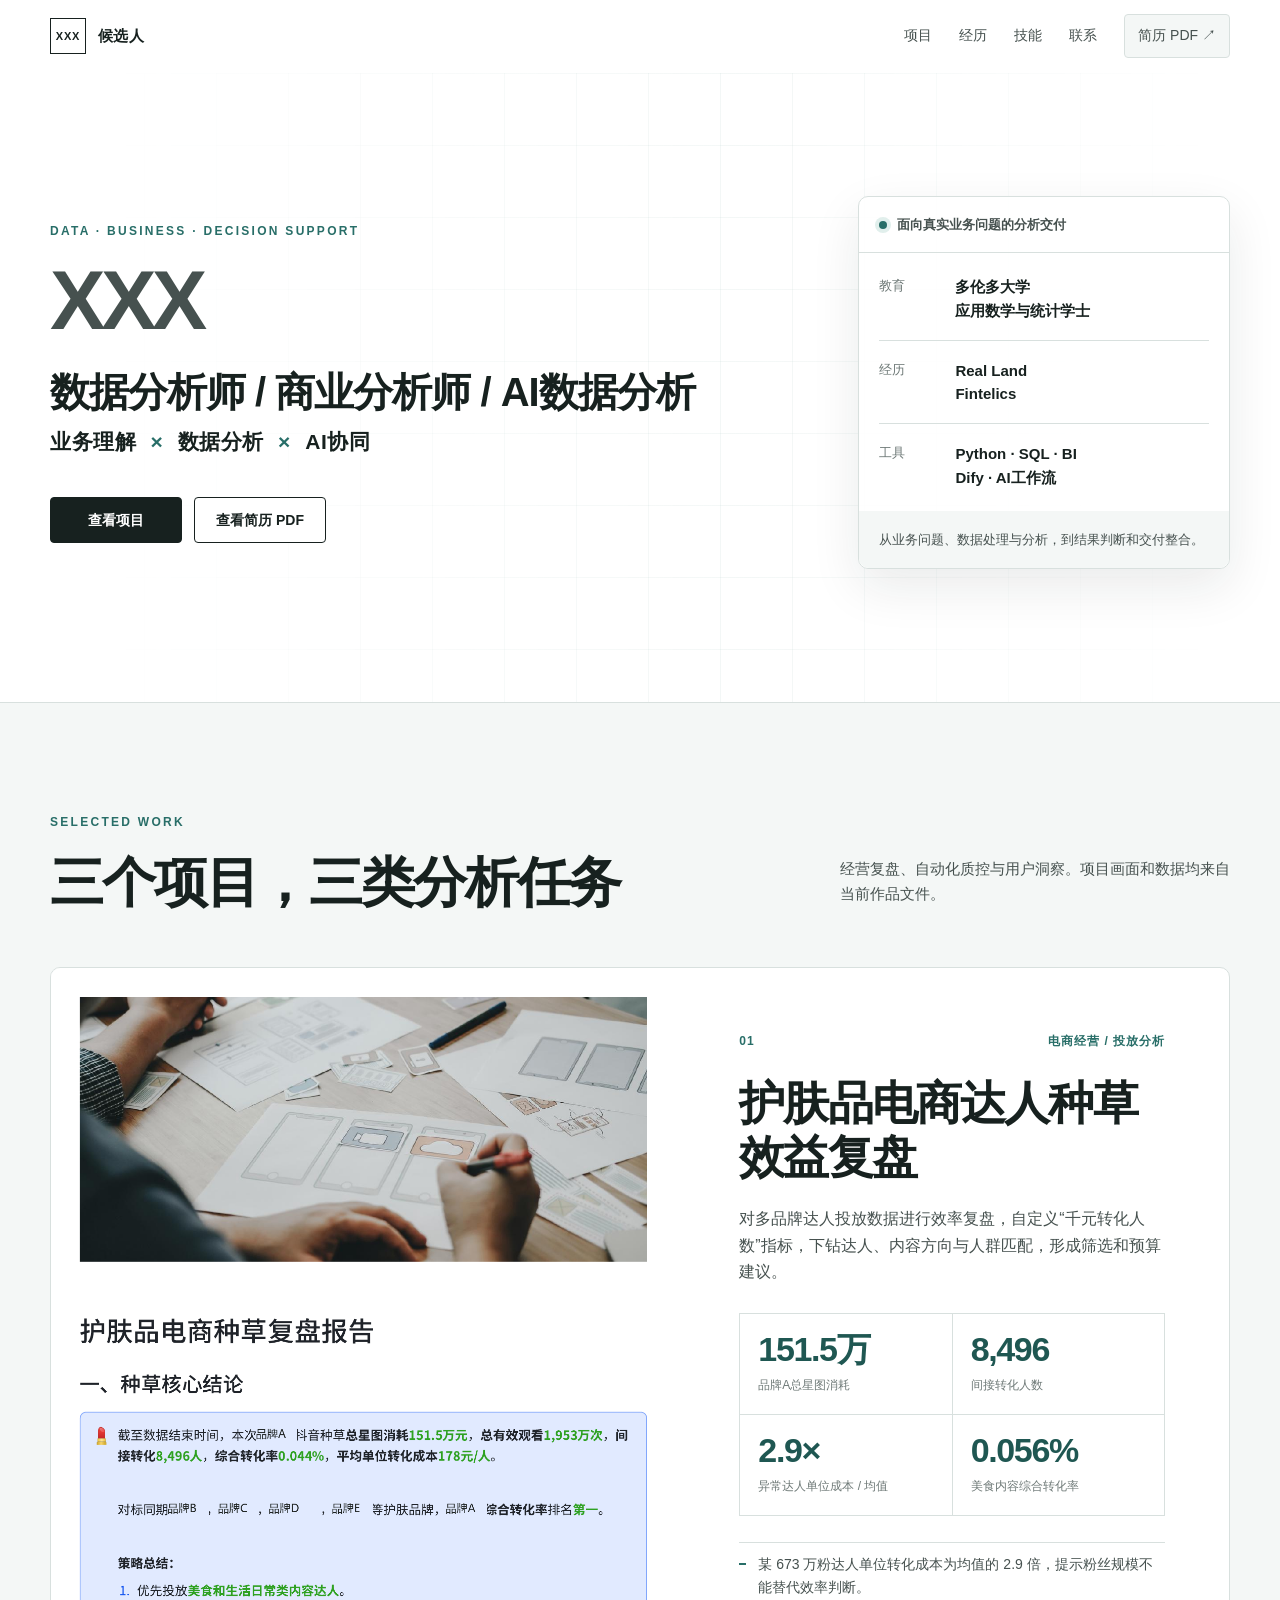
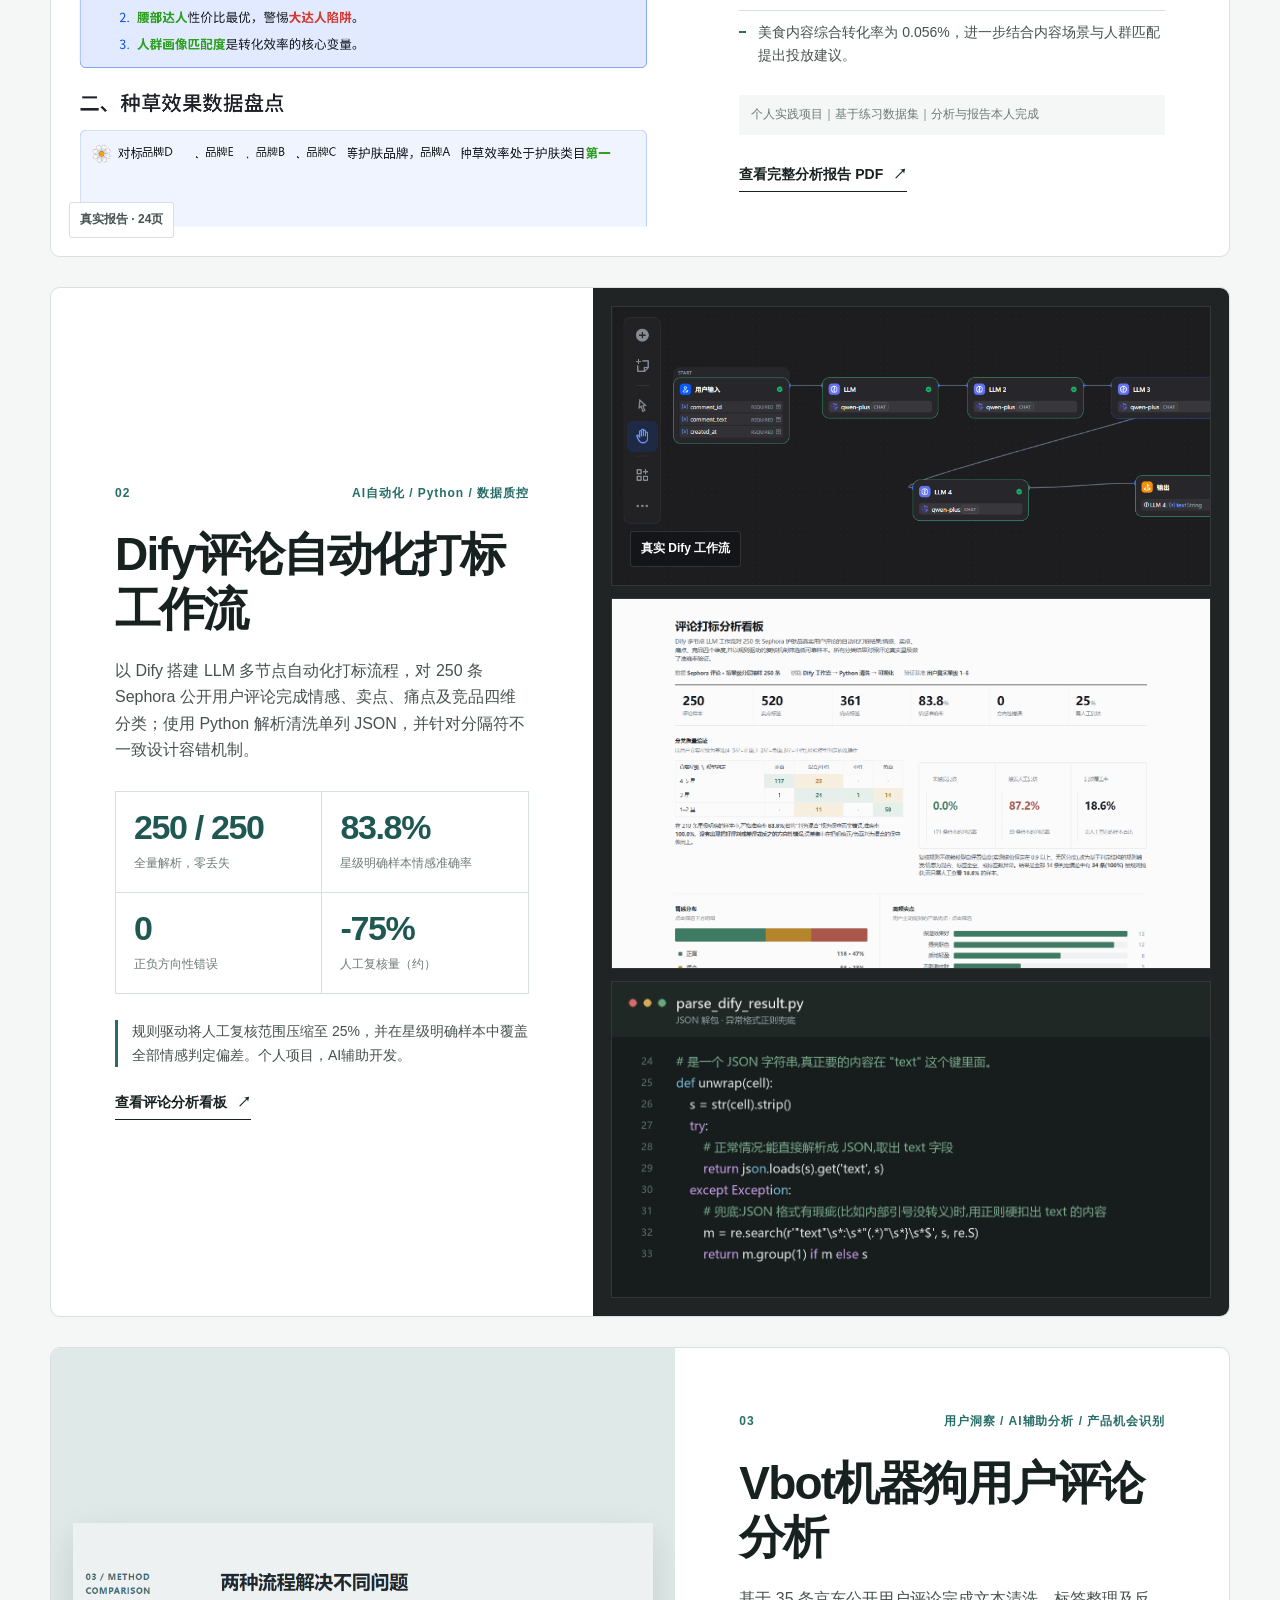
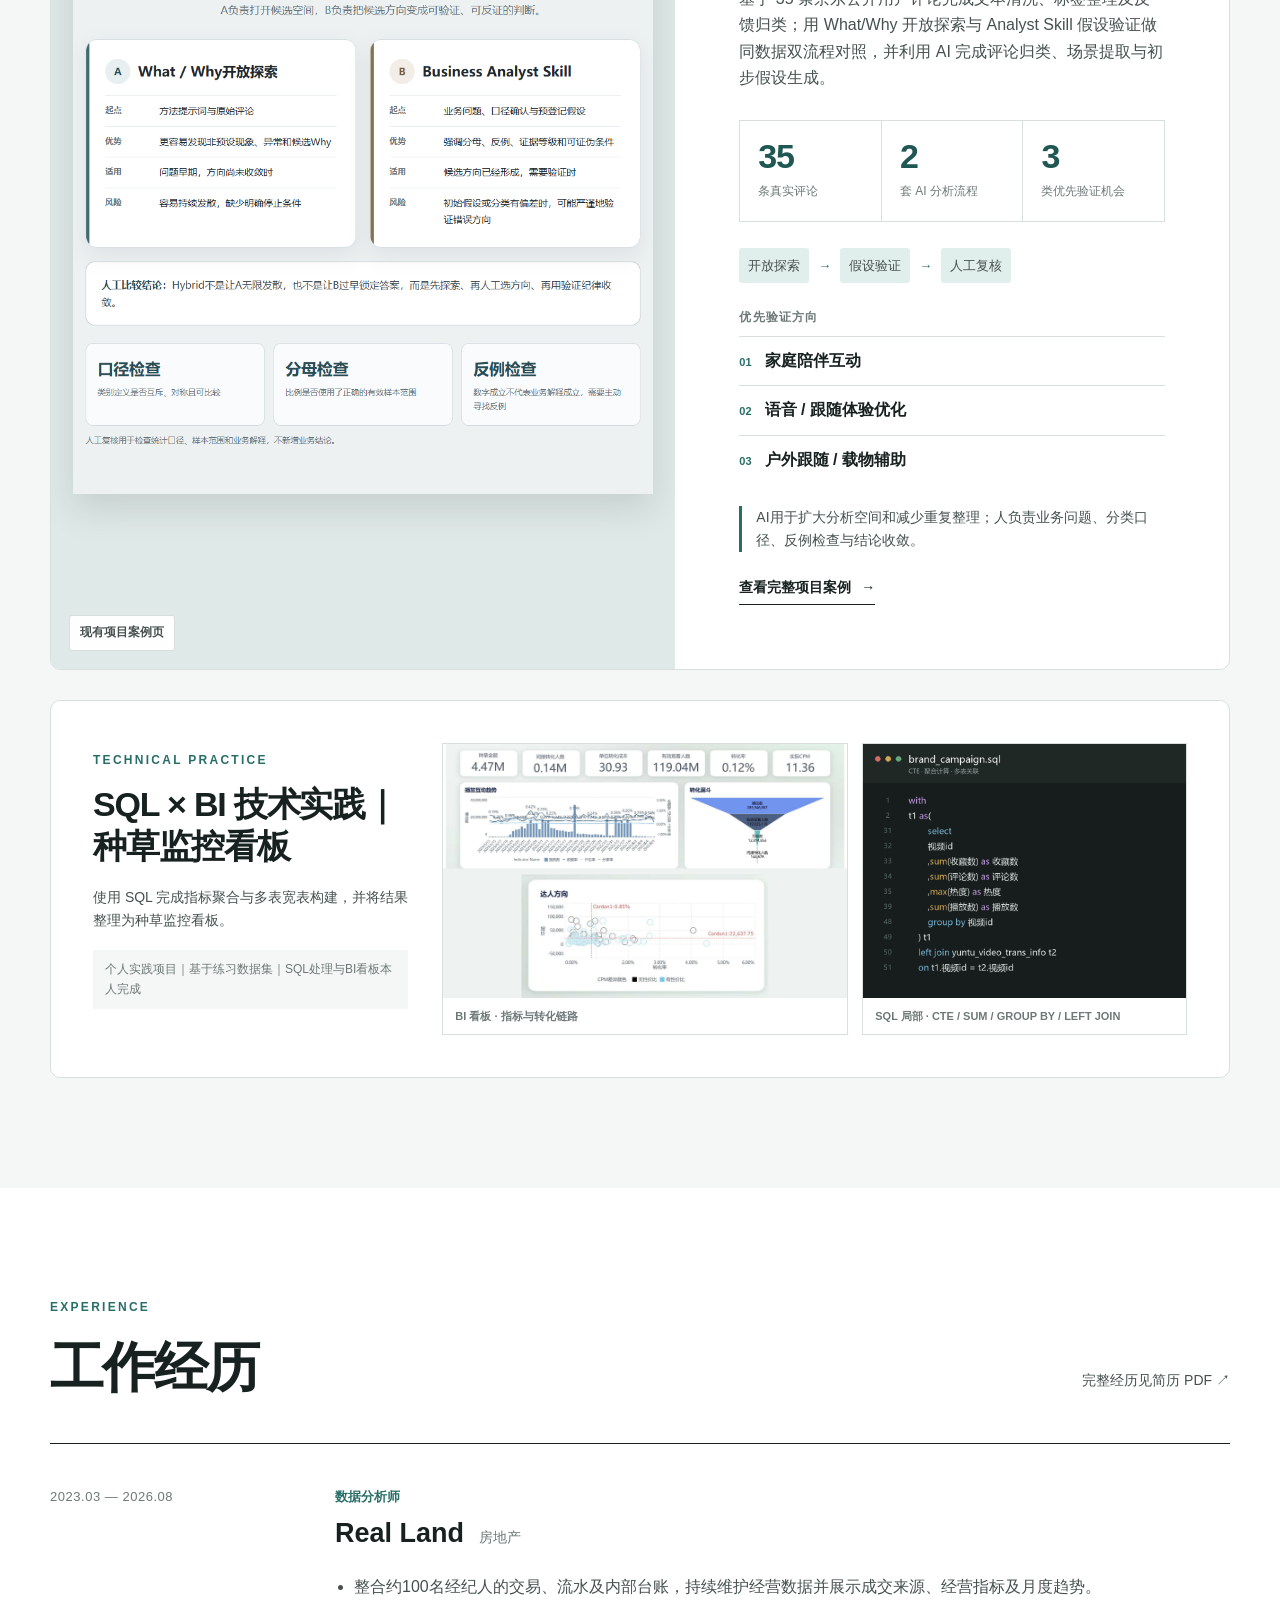
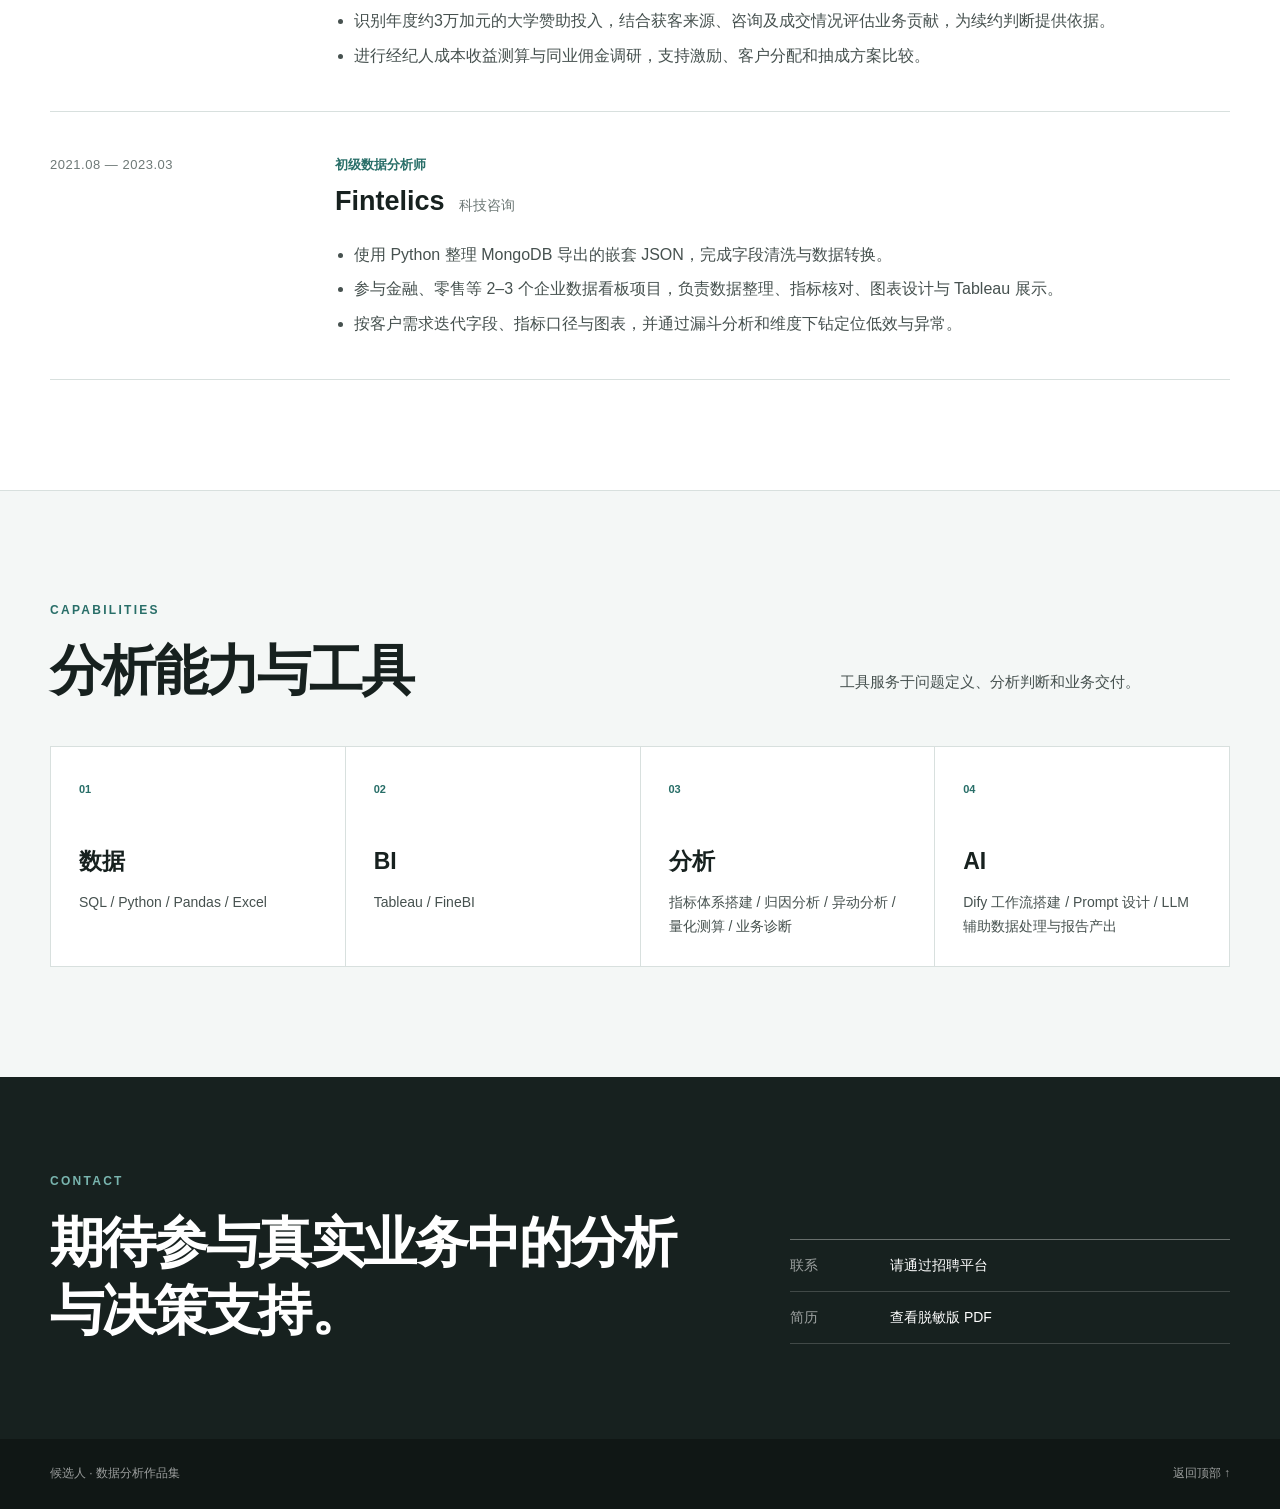
==== review/index.html @ 1a3199b9 "Add anonymized review portfolio" ====
<!doctype html>
<html lang="zh-CN">
<head>
  <meta charset="utf-8">
  <meta name="viewport" content="width=device-width, initial-scale=1">
  <meta name="description" content="候选人的数据分析师、商业分析师与AI数据分析作品集 Review 版本。">
  <title>候选人｜数据分析作品集 Review</title>
  <link rel="stylesheet" href="../style.css">
  <script src="../script.js" defer></script>
</head>
<body>
  <a class="skip-link" href="#main">跳到主要内容</a>

  <header class="site-header" data-header>
    <div class="shell header-inner">
      <a class="brand" href="#top" aria-label="返回首页">
        <span class="brand-mark">XXX</span>
        <span class="brand-text">候选人</span>
      </a>
      <button class="menu-toggle" type="button" aria-expanded="false" aria-controls="site-nav">菜单</button>
      <nav class="site-nav" id="site-nav" aria-label="主导航">
        <a href="#projects">项目</a>
        <a href="#experience">经历</a>
        <a href="#skills">技能</a>
        <a href="#contact">联系</a>
        <a class="nav-resume" href="resume_for_review_anonymized.pdf" target="_blank" rel="noopener">简历 PDF ↗</a>
      </nav>
    </div>
  </header>

  <main id="main">
    <section class="hero" id="top" aria-labelledby="hero-title">
      <div class="shell hero-grid">
        <div class="hero-copy">
          <p class="eyebrow">DATA · BUSINESS · DECISION SUPPORT</p>
          <h1 id="hero-title">XXX</h1>
          <p class="role">数据分析师 / 商业分析师 / AI数据分析</p>
          <p class="positioning">业务理解 <span>×</span> 数据分析 <span>×</span> AI协同</p>
          <div class="hero-actions">
            <a class="button button-primary" href="#projects">查看项目</a>
            <a class="button button-secondary" href="resume_for_review_anonymized.pdf" target="_blank" rel="noopener">查看简历 PDF</a>
          </div>
        </div>

        <aside class="profile-panel" aria-label="个人背景摘要">
          <div class="profile-head">
            <span class="status-dot" aria-hidden="true"></span>
            <span>面向真实业务问题的分析交付</span>
          </div>
          <dl class="profile-list">
            <div>
              <dt>教育</dt>
              <dd>多伦多大学<br>应用数学与统计学士</dd>
            </div>
            <div>
              <dt>经历</dt>
              <dd>Real Land<br>Fintelics</dd>
            </div>
            <div>
              <dt>工具</dt>
              <dd>Python · SQL · BI<br>Dify · AI工作流</dd>
            </div>
          </dl>
          <p class="profile-note">从业务问题、数据处理与分析，到结果判断和交付整合。</p>
        </aside>
      </div>
    </section>

    <section class="section projects" id="projects" aria-labelledby="projects-title">
      <div class="shell">
        <div class="section-heading">
          <div>
            <p class="section-kicker">SELECTED WORK</p>
            <h2 id="projects-title">三个项目，三类分析任务</h2>
          </div>
          <p>经营复盘、自动化质控与用户洞察。项目画面和数据均来自当前作品文件。</p>
        </div>

        <article class="project project-skincare">
          <div class="project-visual report-visual">
            <img src="../working/skincare_report_preview.png" alt="护肤品电商种草复盘报告首页，展示核心指标与策略总结" loading="lazy">
            <span class="visual-caption">真实报告 · 24页</span>
          </div>
          <div class="project-content">
            <div class="project-meta">
              <span>01</span>
              <span>电商经营 / 投放分析</span>
            </div>
            <h3>护肤品电商达人种草效益复盘</h3>
            <p class="project-summary">对多品牌达人投放数据进行效率复盘，自定义“千元转化人数”指标，下钻达人、内容方向与人群匹配，形成筛选和预算建议。</p>
            <div class="metric-grid metric-grid-four" aria-label="项目关键指标">
              <div><strong>151.5万</strong><span>品牌A总星图消耗</span></div>
              <div><strong>8,496</strong><span>间接转化人数</span></div>
              <div><strong>2.9×</strong><span>异常达人单位成本 / 均值</span></div>
              <div><strong>0.056%</strong><span>美食内容综合转化率</span></div>
            </div>
            <ul class="finding-list">
              <li>某 673 万粉达人单位转化成本为均值的 2.9 倍，提示粉丝规模不能替代效率判断。</li>
              <li>美食内容综合转化率为 0.056%，进一步结合内容场景与人群匹配提出投放建议。</li>
            </ul>
            <p class="project-disclaimer">个人实践项目｜基于练习数据集｜分析与报告本人完成</p>
            <a class="text-link" href="../assets/skincare/skincare_campaign_review_public.pdf" target="_blank" rel="noopener">查看完整分析报告 PDF <span>↗</span></a>
          </div>
        </article>

        <article class="project project-dify">
          <div class="project-content">
            <div class="project-meta">
              <span>02</span>
              <span>AI自动化 / Python / 数据质控</span>
            </div>
            <h3>Dify评论自动化打标工作流</h3>
            <p class="project-summary">以 Dify 搭建 LLM 多节点自动化打标流程，对 250 条 Sephora 公开用户评论完成情感、卖点、痛点及竞品四维分类；使用 Python 解析清洗单列 JSON，并针对分隔符不一致设计容错机制。</p>
            <div class="metric-grid">
              <div><strong>250 / 250</strong><span>全量解析，零丢失</span></div>
              <div><strong>83.8%</strong><span>星级明确样本情感准确率</span></div>
              <div><strong>0</strong><span>正负方向性错误</span></div>
              <div><strong>-75%</strong><span>人工复核量（约）</span></div>
            </div>
            <p class="method-note">规则驱动将人工复核范围压缩至 25%，并在星级明确样本中覆盖全部情感判定偏差。个人项目，AI辅助开发。</p>
            <a class="text-link" href="../assets/dify/评论打标分析看板_250.html" target="_blank" rel="noopener">查看评论分析看板 <span>↗</span></a>
          </div>
          <div class="project-visual dify-visual">
            <div class="workflow-shot">
              <img src="../assets/dify/dify_workflow.png" alt="Dify 评论自动化打标多节点工作流截图" loading="lazy">
              <span class="visual-caption visual-caption-dark">真实 Dify 工作流</span>
            </div>
            <div class="dashboard-frame">
              <img src="../working/dify_dashboard_preview.png" alt="评论打标分析看板核心区域，包含样本量、情感准确率、人工复核比例和情感卖点分析模块" loading="lazy">
            </div>
            <div class="code-frame">
              <img src="../assets/dify/dify_python_preview.png" alt="Dify 结果解析 Python 代码片段，展示 JSON 解包与异常格式正则兜底" loading="lazy">
            </div>
          </div>
        </article>

        <article class="project project-vbot">
          <div class="project-visual vbot-visual">
            <div class="vbot-preview">
              <img src="../working/vbot_case_preview.png?v=2" alt="Vbot 项目 What/Why 开放探索与 Business Analyst Skill 方法对比区域" loading="lazy">
            </div>
            <span class="visual-caption">现有项目案例页</span>
          </div>
          <div class="project-content">
            <div class="project-meta">
              <span>03</span>
              <span>用户洞察 / AI辅助分析 / 产品机会识别</span>
            </div>
            <h3>Vbot机器狗用户评论分析</h3>
            <p class="project-summary">基于 35 条京东公开用户评论完成文本清洗、标签整理及反馈归类；用 What/Why 开放探索与 Analyst Skill 假设验证做同数据双流程对照，并利用 AI 完成评论归类、场景提取与初步假设生成。</p>
            <div class="metric-grid metric-grid-three" aria-label="Vbot项目关键指标">
              <div><strong>35</strong><span>条真实评论</span></div>
              <div><strong>2</strong><span>套 AI 分析流程</span></div>
              <div><strong>3</strong><span>类优先验证机会</span></div>
            </div>
            <div class="process-line" aria-label="项目分析流程">
              <span>开放探索</span><i>→</i><span>假设验证</span><i>→</i><span>人工复核</span>
            </div>
            <div class="direction-list">
              <p>优先验证方向</p>
              <ol>
                <li><span>01</span>家庭陪伴互动</li>
                <li><span>02</span>语音 / 跟随体验优化</li>
                <li><span>03</span>户外跟随 / 载物辅助</li>
              </ol>
            </div>
            <p class="method-note">AI用于扩大分析空间和减少重复整理；人负责业务问题、分类口径、反例检查与结论收敛。</p>
            <a class="text-link" href="../assets/vbot/vbot_analysis_case.html">查看完整项目案例 <span>→</span></a>
          </div>
        </article>

        <article class="technical-practice" aria-labelledby="camel-title">
          <div class="technical-head">
            <p class="section-kicker">TECHNICAL PRACTICE</p>
            <h3 id="camel-title">SQL × BI 技术实践｜种草监控看板</h3>
            <p>使用 SQL 完成指标聚合与多表宽表构建，并将结果整理为种草监控看板。</p>
            <p class="project-disclaimer">个人实践项目｜基于练习数据集｜SQL处理与BI看板本人完成</p>
          </div>
          <div class="technical-gallery">
            <figure>
              <img src="../assets/camel/camel_dashboard_preview.png" alt="种草监控看板局部，展示核心指标、播放互动趋势与转化漏斗" loading="lazy">
              <figcaption>BI 看板 · 指标与转化链路</figcaption>
            </figure>
            <figure>
              <img src="../assets/camel/camel_sql_preview.png" alt="种草宽表 SQL 代码片段，展示 CTE、聚合计算、GROUP BY 与 LEFT JOIN" loading="lazy">
              <figcaption>SQL 局部 · CTE / SUM / GROUP BY / LEFT JOIN</figcaption>
            </figure>
          </div>
        </article>
      </div>
    </section>

    <section class="section experience" id="experience" aria-labelledby="experience-title">
      <div class="shell">
        <div class="section-heading compact-heading">
          <div>
            <p class="section-kicker">EXPERIENCE</p>
            <h2 id="experience-title">工作经历</h2>
          </div>
          <a class="quiet-link" href="resume_for_review_anonymized.pdf" target="_blank" rel="noopener">完整经历见简历 PDF ↗</a>
        </div>

        <div class="timeline">
          <article class="timeline-item">
            <div class="timeline-when">2023.03 — 2026.08</div>
            <div class="timeline-body">
              <p class="timeline-role">数据分析师</p>
              <h3>Real Land <span>房地产</span></h3>
              <ul>
                <li>整合约100名经纪人的交易、流水及内部台账，持续维护经营数据并展示成交来源、经营指标及月度趋势。</li>
                <li>识别年度约3万加元的大学赞助投入，结合获客来源、咨询及成交情况评估业务贡献，为续约判断提供依据。</li>
                <li>进行经纪人成本收益测算与同业佣金调研，支持激励、客户分配和抽成方案比较。</li>
              </ul>
            </div>
          </article>
          <article class="timeline-item">
            <div class="timeline-when">2021.08 — 2023.03</div>
            <div class="timeline-body">
              <p class="timeline-role">初级数据分析师</p>
              <h3>Fintelics <span>科技咨询</span></h3>
              <ul>
                <li>使用 Python 整理 MongoDB 导出的嵌套 JSON，完成字段清洗与数据转换。</li>
                <li>参与金融、零售等 2–3 个企业数据看板项目，负责数据整理、指标核对、图表设计与 Tableau 展示。</li>
                <li>按客户需求迭代字段、指标口径与图表，并通过漏斗分析和维度下钻定位低效与异常。</li>
              </ul>
            </div>
          </article>
        </div>
      </div>
    </section>

    <section class="section skills" id="skills" aria-labelledby="skills-title">
      <div class="shell">
        <div class="section-heading compact-heading">
          <div>
            <p class="section-kicker">CAPABILITIES</p>
            <h2 id="skills-title">分析能力与工具</h2>
          </div>
          <p>工具服务于问题定义、分析判断和业务交付。</p>
        </div>
        <div class="skills-grid">
          <article><span class="skill-index">01</span><h3>数据</h3><p>SQL / Python / Pandas / Excel</p></article>
          <article><span class="skill-index">02</span><h3>BI</h3><p>Tableau / FineBI</p></article>
          <article><span class="skill-index">03</span><h3>分析</h3><p>指标体系搭建 / 归因分析 / 异动分析 / 量化测算 / 业务诊断</p></article>
          <article><span class="skill-index">04</span><h3>AI</h3><p>Dify 工作流搭建 / Prompt 设计 / LLM 辅助数据处理与报告产出</p></article>
        </div>
      </div>
    </section>

    <section class="contact" id="contact" aria-labelledby="contact-title">
      <div class="shell contact-grid">
        <div>
          <p class="section-kicker">CONTACT</p>
          <h2 id="contact-title">期待参与真实业务中的分析与决策支持。</h2>
        </div>
        <address class="contact-list">
          <p><span>联系</span>请通过招聘平台</p>
          <a href="resume_for_review_anonymized.pdf" target="_blank" rel="noopener"><span>简历</span>查看脱敏版 PDF</a>
        </address>
      </div>
    </section>
  </main>

  <footer class="site-footer">
    <div class="shell">
      <p>候选人 · 数据分析作品集</p>
      <a href="#top">返回顶部 ↑</a>
    </div>
  </footer>
</body>
</html>
---- style.css ----
:root {
  --ink: #17211f;
  --ink-2: #46514f;
  --ink-3: #6e7977;
  --paper: #ffffff;
  --wash: #f4f7f6;
  --wash-2: #e8efed;
  --line: #d8e0de;
  --accent: #286e68;
  --accent-dark: #1f5752;
  --accent-pale: #e1efec;
  --blue: #465f84;
  --max: 1180px;
  --radius: 10px;
  --shadow: 0 18px 50px rgba(23, 33, 31, .09);
}

* { box-sizing: border-box; }
html { scroll-behavior: smooth; }
body {
  margin: 0;
  color: var(--ink);
  background: var(--paper);
  font-family: "Microsoft YaHei", "PingFang SC", "Noto Sans CJK SC", Arial, sans-serif;
  font-size: 16px;
  line-height: 1.65;
  -webkit-font-smoothing: antialiased;
}

a { color: inherit; text-decoration: none; }
img { display: block; max-width: 100%; }
button, a { -webkit-tap-highlight-color: transparent; }
.shell { width: min(calc(100% - 48px), var(--max)); margin-inline: auto; }
.skip-link { position: fixed; left: 16px; top: -100px; z-index: 100; padding: 10px 14px; background: var(--ink); color: #fff; }
.skip-link:focus { top: 16px; }

.site-header {
  position: sticky;
  top: 0;
  z-index: 20;
  background: rgba(255,255,255,.94);
  border-bottom: 1px solid transparent;
  backdrop-filter: blur(12px);
  transition: border-color .2s ease;
}
.site-header.is-scrolled { border-color: var(--line); }
.header-inner { min-height: 72px; display: flex; align-items: center; justify-content: space-between; gap: 24px; }
.brand { display: inline-flex; align-items: center; gap: 12px; font-weight: 700; letter-spacing: .02em; }
.brand-mark { display: grid; place-items: center; width: 36px; height: 36px; border: 1px solid var(--ink); font-size: 11px; letter-spacing: .08em; }
.brand-text { font-size: 15px; }
.site-nav { display: flex; align-items: center; gap: 27px; color: var(--ink-2); font-size: 14px; }
.site-nav a { position: relative; }
.site-nav a:not(.nav-resume)::after { content: ""; position: absolute; inset: auto 0 -7px; height: 1px; background: var(--accent); transform: scaleX(0); transform-origin: left; transition: transform .2s ease; }
.site-nav a:hover::after, .site-nav a:focus-visible::after { transform: scaleX(1); }
.nav-resume { padding: 9px 13px; border: 1px solid var(--line); border-radius: 4px; background: var(--wash); }
.menu-toggle { display: none; border: 1px solid var(--line); background: var(--paper); color: var(--ink); padding: 8px 12px; font: inherit; }

.hero { position: relative; min-height: 630px; display: grid; align-items: center; border-bottom: 1px solid var(--line); overflow: hidden; }
.hero::before { content: ""; position: absolute; inset: 0; pointer-events: none; background-image: linear-gradient(to right, rgba(40,110,104,.055) 1px, transparent 1px), linear-gradient(to bottom, rgba(40,110,104,.055) 1px, transparent 1px); background-size: 72px 72px; mask-image: linear-gradient(to right, transparent 8%, #000 58%, transparent 95%); }
.hero-grid { position: relative; display: grid; grid-template-columns: minmax(0, 1.45fr) minmax(340px, .75fr); gap: 90px; align-items: center; padding-block: 100px 110px; }
.eyebrow, .section-kicker { margin: 0 0 18px; color: var(--accent); font-size: 12px; font-weight: 700; letter-spacing: .19em; }
.hero h1 { margin: 0; color: var(--ink-2); font-size: clamp(52px, 6.5vw, 86px); line-height: 1; letter-spacing: -.055em; font-weight: 700; }
.role { margin: 24px 0 7px; font-size: clamp(27px, 3.2vw, 40px); line-height: 1.28; font-weight: 780; letter-spacing: -.025em; }
.positioning { margin: 0; color: var(--ink); font-size: 21px; font-weight: 650; letter-spacing: .025em; }
.positioning span { color: var(--accent); padding-inline: 8px; }
.hero-actions { display: flex; flex-wrap: wrap; gap: 12px; margin-top: 38px; }
.button { display: inline-flex; align-items: center; justify-content: center; min-width: 132px; min-height: 46px; padding: 10px 18px; border: 1px solid var(--ink); border-radius: 4px; font-size: 14px; font-weight: 700; transition: background .2s ease, color .2s ease, border-color .2s ease; }
.button-primary { background: var(--ink); color: #fff; }
.button-primary:hover { background: var(--accent-dark); border-color: var(--accent-dark); }
.button-secondary { background: var(--paper); }
.button-secondary:hover { border-color: var(--accent); color: var(--accent-dark); }
.profile-panel { background: rgba(255,255,255,.88); border: 1px solid var(--line); border-radius: var(--radius); box-shadow: var(--shadow); }
.profile-head { display: flex; align-items: center; gap: 10px; padding: 17px 20px; border-bottom: 1px solid var(--line); color: var(--ink-2); font-size: 13px; font-weight: 650; }
.status-dot { width: 8px; height: 8px; border-radius: 50%; background: var(--accent); box-shadow: 0 0 0 4px var(--accent-pale); }
.profile-list { margin: 0; padding: 4px 20px; }
.profile-list > div { display: grid; grid-template-columns: 58px 1fr; gap: 18px; padding: 18px 0; border-bottom: 1px solid var(--line); }
.profile-list > div:last-child { border-bottom: 0; }
.profile-list dt { color: var(--ink-3); font-size: 13px; }
.profile-list dd { margin: 0; font-size: 15px; font-weight: 650; line-height: 1.55; }
.profile-note { margin: 0; padding: 18px 20px; background: var(--wash); color: var(--ink-2); font-size: 13px; border-radius: 0 0 var(--radius) var(--radius); }

.section { padding-block: 110px; }
.section-heading { display: grid; grid-template-columns: minmax(0, 1fr) 390px; gap: 50px; align-items: end; margin-bottom: 54px; }
.section-heading h2 { margin: 0; font-size: clamp(34px, 5vw, 54px); line-height: 1.15; letter-spacing: -.04em; }
.section-heading > p { margin: 0 0 6px; color: var(--ink-2); font-size: 15px; }
.projects { background: var(--wash); }
.project { display: grid; grid-template-columns: minmax(0, 1.06fr) minmax(0, .94fr); min-height: 570px; margin-top: 30px; background: var(--paper); border: 1px solid var(--line); border-radius: var(--radius); overflow: hidden; }
.project-content { padding: clamp(34px, 5vw, 64px); align-self: center; }
.project-meta { display: flex; justify-content: space-between; gap: 24px; margin-bottom: 24px; color: var(--accent); font-size: 12px; font-weight: 700; letter-spacing: .08em; }
.project-meta span:last-child { text-align: right; }
.project h3 { max-width: 570px; margin: 0; font-size: clamp(30px, 3.6vw, 46px); line-height: 1.18; letter-spacing: -.04em; }
.project-summary { max-width: 620px; margin: 22px 0 28px; color: var(--ink-2); }
.project-visual { position: relative; min-width: 0; overflow: hidden; background: #dfe6e4; }
.report-visual { min-height: 620px; background: #e5e9e8; }
.report-visual img { width: 100%; height: 100%; object-fit: cover; object-position: top; }
.visual-caption { position: absolute; left: 18px; bottom: 18px; padding: 7px 10px; border-radius: 3px; background: rgba(255,255,255,.92); border: 1px solid rgba(23,33,31,.15); color: var(--ink-2); font-size: 12px; font-weight: 700; }
.visual-caption-dark { background: rgba(19,22,24,.9); border-color: rgba(255,255,255,.12); color: #fff; }
.metric-grid { display: grid; grid-template-columns: repeat(2, 1fr); gap: 1px; margin: 0 0 26px; background: var(--line); border: 1px solid var(--line); }
.metric-grid > div { min-height: 100px; padding: 18px; background: var(--paper); }
.metric-grid strong { display: block; color: var(--accent-dark); font-size: 34px; line-height: 1.05; letter-spacing: -.04em; }
.metric-grid span { display: block; margin-top: 9px; color: var(--ink-3); font-size: 12px; line-height: 1.4; }
.metric-grid-four { grid-template-columns: repeat(2, 1fr); }
.metric-grid-three { grid-template-columns: repeat(3, 1fr); }
.finding-list { margin: 0 0 18px; padding: 0; list-style: none; color: var(--ink-2); font-size: 14px; }
.finding-list li { position: relative; padding: 10px 0 10px 19px; border-top: 1px solid var(--line); }
.finding-list li::before { content: ""; position: absolute; left: 0; top: 20px; width: 7px; height: 2px; background: var(--accent); }
.project-disclaimer { margin: 18px 0; padding: 10px 12px; background: var(--wash); color: var(--ink-3); font-size: 12px; }
.text-link { display: inline-flex; align-items: center; gap: 10px; margin-top: 10px; padding-bottom: 5px; border-bottom: 1px solid var(--ink); font-size: 14px; font-weight: 700; }
.text-link:hover { color: var(--accent-dark); border-color: var(--accent); }
.project-dify { grid-template-columns: minmax(0, .92fr) minmax(0, 1.08fr); }
.dify-visual { display: grid; grid-template-rows: .62fr .82fr .7fr; gap: 12px; padding: 18px; background: #202425; }
.workflow-shot, .dashboard-frame, .code-frame { position: relative; min-height: 0; overflow: hidden; border: 1px solid rgba(255,255,255,.13); background: #16191a; }
.workflow-shot img { width: 100%; height: 100%; object-fit: cover; object-position: center; }
.dashboard-frame { min-height: 220px; }
.dashboard-frame img { width: 100%; height: 100%; object-fit: cover; object-position: top; }
.code-frame img { width: 100%; height: 100%; object-fit: cover; object-position: top left; }
.method-note { margin: 22px 0 14px; padding-left: 14px; border-left: 3px solid var(--accent); color: var(--ink-2); font-size: 14px; }
.project-vbot { min-height: 610px; }
.vbot-visual { display: flex; align-items: center; padding: 22px; background: #dfe9e7; }
.vbot-preview { width: 100%; overflow: hidden; background: var(--paper); box-shadow: 0 14px 34px rgba(23,33,31,.13); }
.vbot-preview img { width: 100%; height: auto; object-fit: contain; }
.process-line { display: flex; align-items: center; flex-wrap: wrap; gap: 9px; margin: 25px 0; color: var(--ink-2); font-size: 13px; }
.process-line span { padding: 7px 9px; background: var(--accent-pale); border-radius: 3px; }
.process-line i { color: var(--accent); font-style: normal; }
.direction-list { margin-top: 25px; }
.direction-list > p { margin: 0 0 8px; color: var(--ink-3); font-size: 12px; font-weight: 700; letter-spacing: .1em; }
.direction-list ol { list-style: none; margin: 0; padding: 0; }
.direction-list li { display: flex; align-items: baseline; gap: 13px; padding: 11px 0; border-top: 1px solid var(--line); font-weight: 650; }
.direction-list li span { color: var(--accent); font-size: 11px; }
.technical-practice { display: grid; grid-template-columns: minmax(260px, .72fr) minmax(0, 1.7fr); gap: 34px; margin-top: 30px; padding: clamp(26px, 4vw, 42px); background: var(--paper); border: 1px solid var(--line); border-radius: var(--radius); }
.technical-head { align-self: center; }
.technical-head .section-kicker { margin-bottom: 12px; }
.technical-head h3 { margin: 0; font-size: clamp(25px, 3vw, 34px); line-height: 1.25; letter-spacing: -.035em; }
.technical-head > p:not(.section-kicker):not(.project-disclaimer) { margin: 18px 0 0; color: var(--ink-2); font-size: 14px; }
.technical-gallery { display: grid; grid-template-columns: 1.25fr 1fr; gap: 14px; min-width: 0; }
.technical-gallery figure { display: grid; grid-template-rows: minmax(0, 1fr) auto; min-width: 0; margin: 0; overflow: hidden; background: #202425; border: 1px solid var(--line); }
.technical-gallery img { width: 100%; height: 100%; min-height: 230px; object-fit: cover; object-position: top left; }
.technical-gallery figcaption { padding: 9px 12px; background: var(--paper); color: var(--ink-3); font-size: 11px; font-weight: 650; }

.compact-heading { margin-bottom: 45px; }
.quiet-link { margin-bottom: 6px; color: var(--ink-2); font-size: 14px; text-align: right; }
.experience { border-bottom: 1px solid var(--line); }
.timeline { border-top: 1px solid var(--ink); }
.timeline-item { display: grid; grid-template-columns: 220px 1fr; gap: 65px; padding: 42px 0; border-bottom: 1px solid var(--line); }
.timeline-when { color: var(--ink-3); font-size: 13px; letter-spacing: .04em; }
.timeline-role { margin: 0 0 4px; color: var(--accent); font-size: 13px; font-weight: 700; }
.timeline-body h3 { margin: 0 0 18px; font-size: 27px; }
.timeline-body h3 span { margin-left: 7px; color: var(--ink-3); font-size: 14px; font-weight: 500; }
.timeline-body ul { margin: 0; padding-left: 19px; color: var(--ink-2); }
.timeline-body li + li { margin-top: 8px; }

.skills { background: var(--wash); }
.skills-grid { display: grid; grid-template-columns: repeat(4, 1fr); gap: 1px; border: 1px solid var(--line); background: var(--line); }
.skills-grid article { min-height: 210px; padding: 28px; background: var(--paper); }
.skill-index { color: var(--accent); font-size: 11px; font-weight: 700; }
.skills-grid h3 { margin: 42px 0 10px; font-size: 23px; }
.skills-grid p { margin: 0; color: var(--ink-2); font-size: 14px; }

.contact { padding-block: 95px; background: var(--ink); color: #fff; }
.contact-grid { display: grid; grid-template-columns: 1.2fr .8fr; gap: 80px; align-items: end; }
.contact .section-kicker { color: #79b5af; }
.contact h2 { max-width: 660px; margin: 0; font-size: clamp(32px, 4.5vw, 54px); line-height: 1.25; letter-spacing: -.035em; }
.contact-list { display: grid; gap: 0; margin: 0; font-style: normal; border-top: 1px solid rgba(255,255,255,.35); }
.contact-list a, .contact-list p { display: grid; grid-template-columns: 84px 1fr; gap: 16px; margin: 0; padding: 14px 0; border-bottom: 1px solid rgba(255,255,255,.18); font-size: 14px; }
.contact-list span { color: rgba(255,255,255,.58); }
.contact-list a:hover { color: #a6d2cd; }
.site-footer { background: #101715; color: rgba(255,255,255,.58); }
.site-footer .shell { min-height: 70px; display: flex; align-items: center; justify-content: space-between; gap: 24px; font-size: 12px; }

@media (max-width: 980px) {
  .hero-grid { grid-template-columns: 1fr .75fr; gap: 42px; }
  .project, .project-dify { grid-template-columns: 1fr; }
  .project-dify .project-content { order: 2; }
  .project-dify .project-visual { order: 1; min-height: 760px; }
  .project-visual { min-height: 620px; }
  .technical-practice { grid-template-columns: 1fr; }
  .skills-grid { grid-template-columns: repeat(2, 1fr); }
}

@media (max-width: 760px) {
  .shell { width: min(calc(100% - 32px), var(--max)); }
  .header-inner { min-height: 64px; }
  .menu-toggle { display: inline-flex; }
  .site-nav { display: none; position: absolute; inset: 64px 0 auto; padding: 18px 16px 22px; flex-direction: column; align-items: stretch; gap: 0; background: var(--paper); border-bottom: 1px solid var(--line); }
  .site-nav.is-open { display: flex; }
  .site-nav a { padding: 12px; }
  .nav-resume { margin-top: 6px; text-align: center; }
  .hero { min-height: auto; }
  .hero-grid { grid-template-columns: 1fr; gap: 54px; padding-block: 72px; }
  .hero h1 { font-size: clamp(48px, 16vw, 66px); }
  .role { font-size: 27px; }
  .positioning { font-size: 17px; }
  .section { padding-block: 78px; }
  .section-heading { grid-template-columns: 1fr; gap: 18px; margin-bottom: 36px; }
  .section-heading h2 { font-size: 36px; }
  .project { margin-top: 20px; }
  .project-content { padding: 32px 24px 38px; }
  .project h3 { font-size: 31px; }
  .project-meta { display: grid; gap: 5px; }
  .project-meta span:last-child { text-align: left; }
  .project-visual, .report-visual { min-height: 420px; }
  .dify-visual { min-height: 720px; }
  .technical-gallery { grid-template-columns: 1fr; }
  .technical-gallery img { min-height: 0; height: auto; }
  .timeline-item { grid-template-columns: 1fr; gap: 12px; padding: 32px 0; }
  .timeline-body h3 { font-size: 24px; }
  .quiet-link { text-align: left; }
  .skills-grid { grid-template-columns: 1fr; }
  .skills-grid article { min-height: 160px; }
  .skills-grid h3 { margin-top: 25px; }
  .contact-grid { grid-template-columns: 1fr; gap: 48px; }
  .contact-list a, .contact-list p { grid-template-columns: 74px 1fr; }
}

@media (max-width: 420px) {
  .metric-grid, .metric-grid-four { grid-template-columns: 1fr 1fr; }
  .metric-grid-three { grid-template-columns: repeat(3, 1fr); }
  .metric-grid strong { font-size: 27px; }
  .project-visual, .report-visual { min-height: 360px; }
  .hero-actions .button { flex: 1 1 auto; }
}

@media (prefers-reduced-motion: reduce) {
  html { scroll-behavior: auto; }
  *, *::before, *::after { transition-duration: .01ms !important; }
}
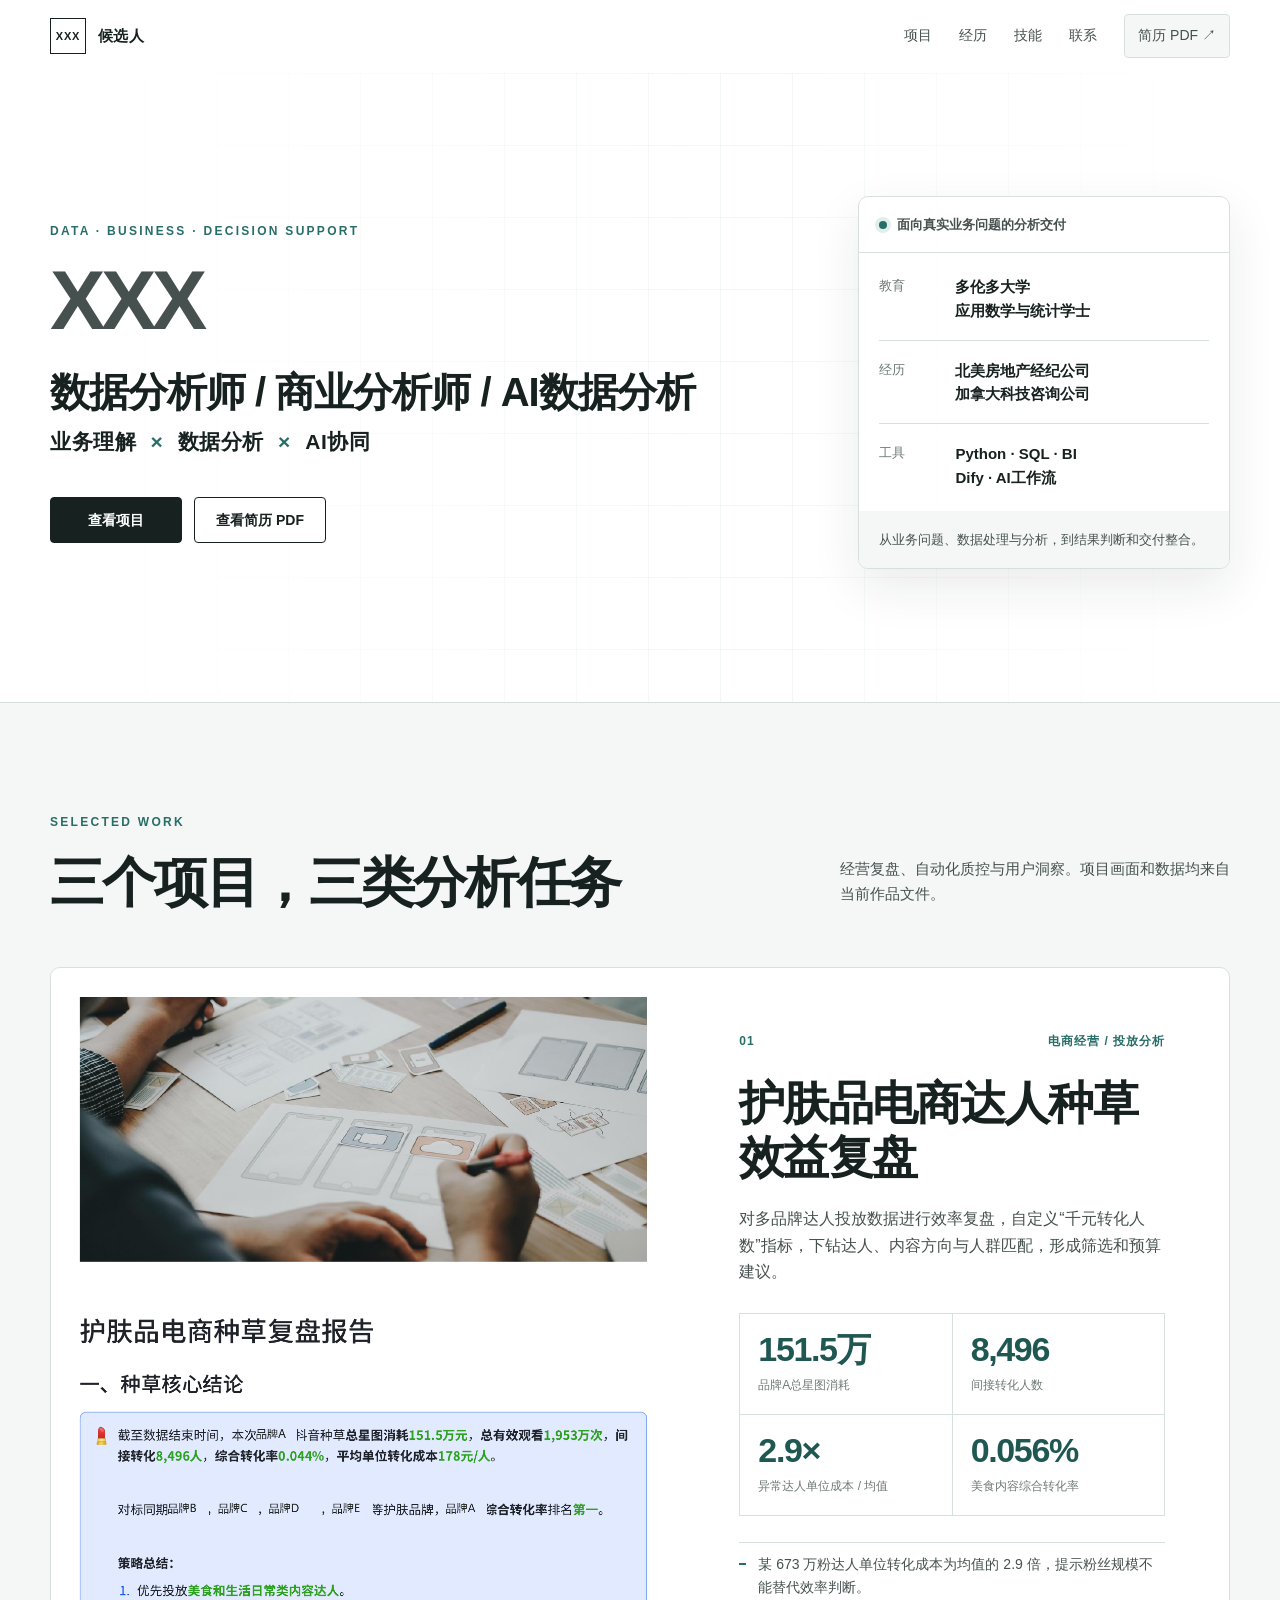
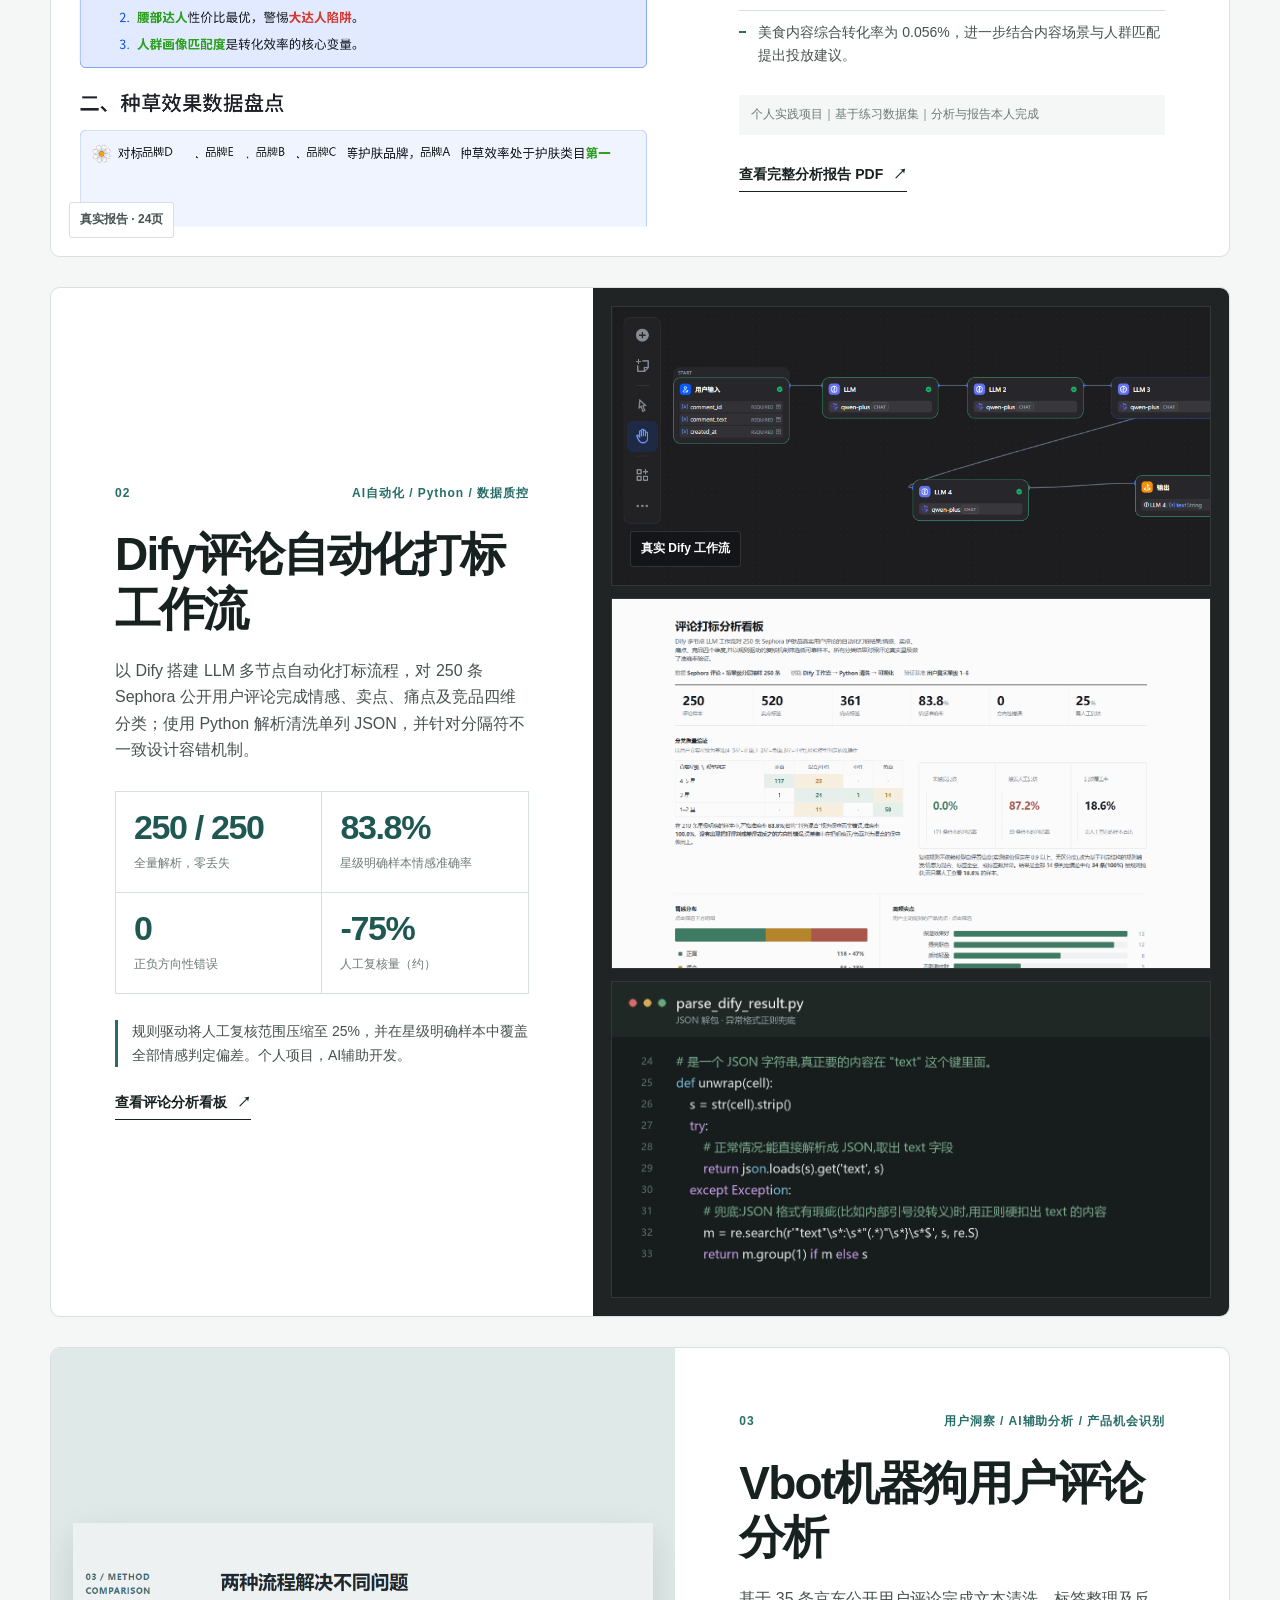
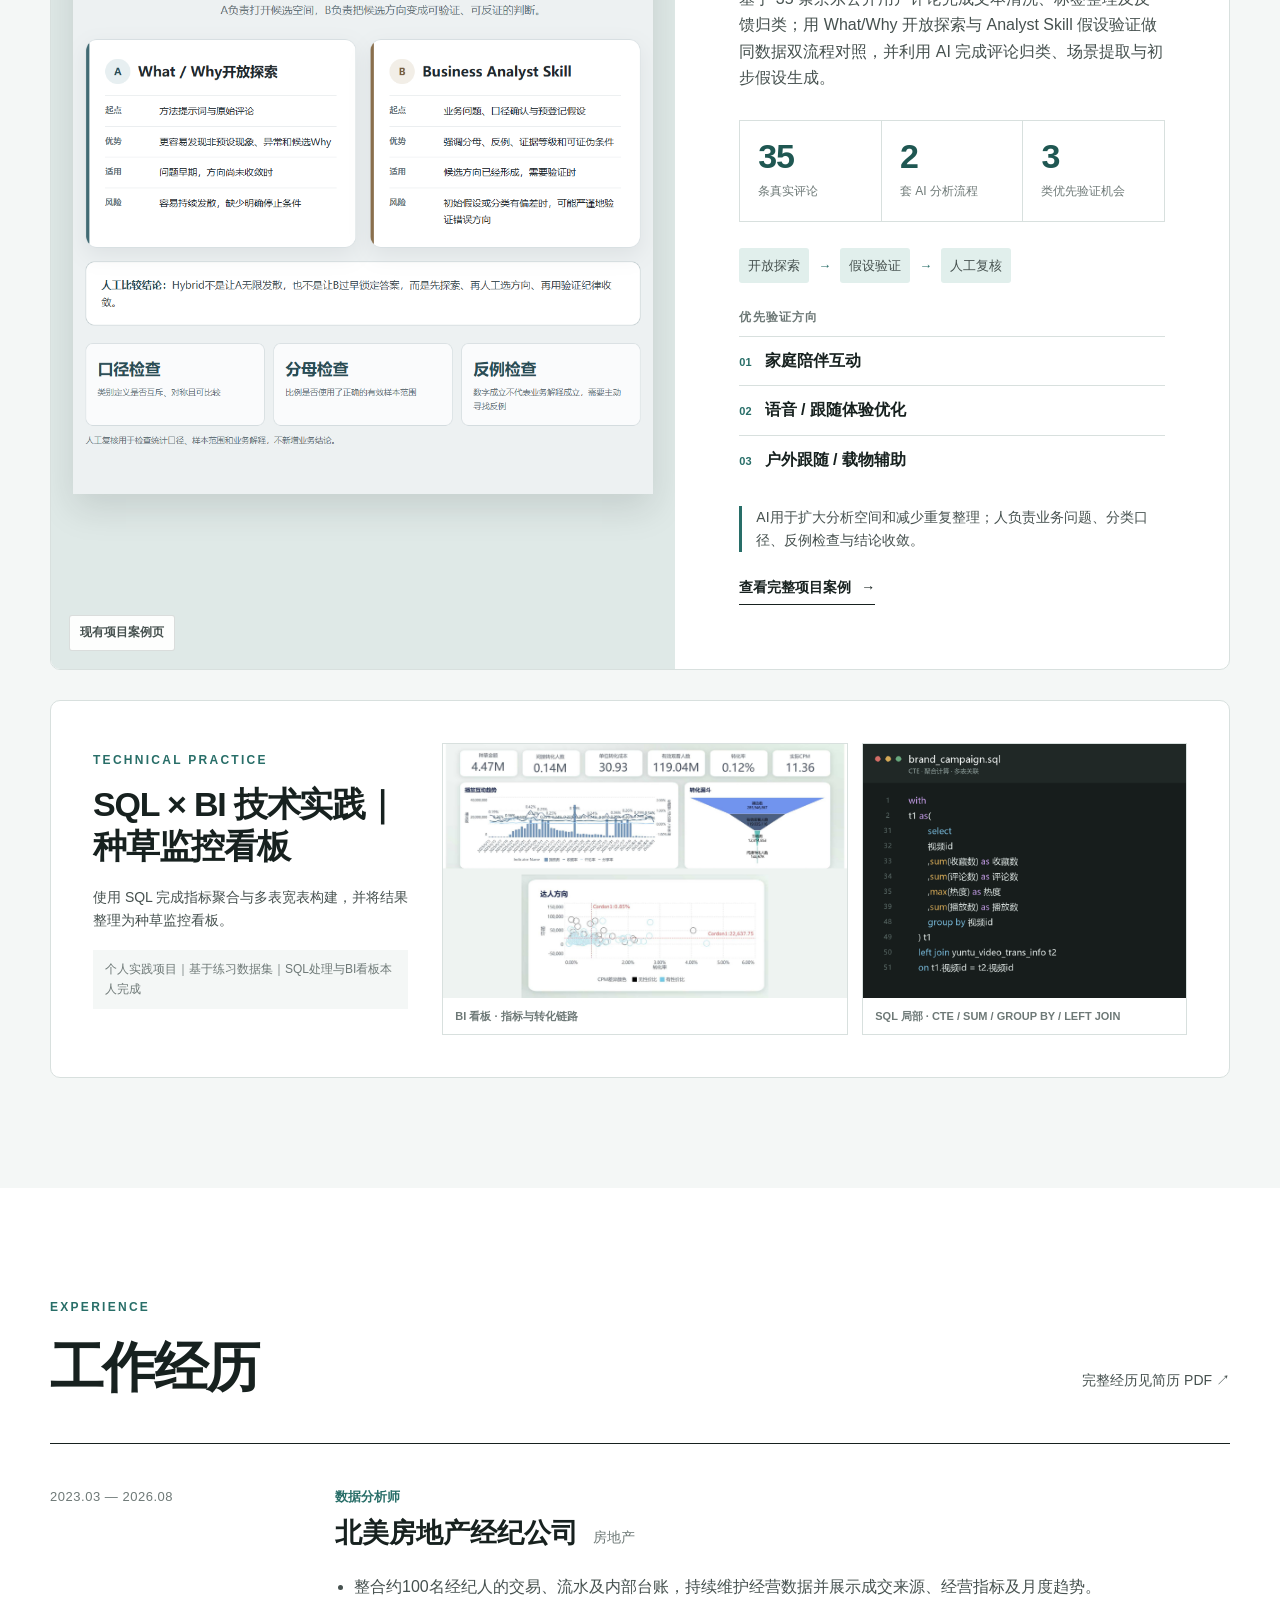
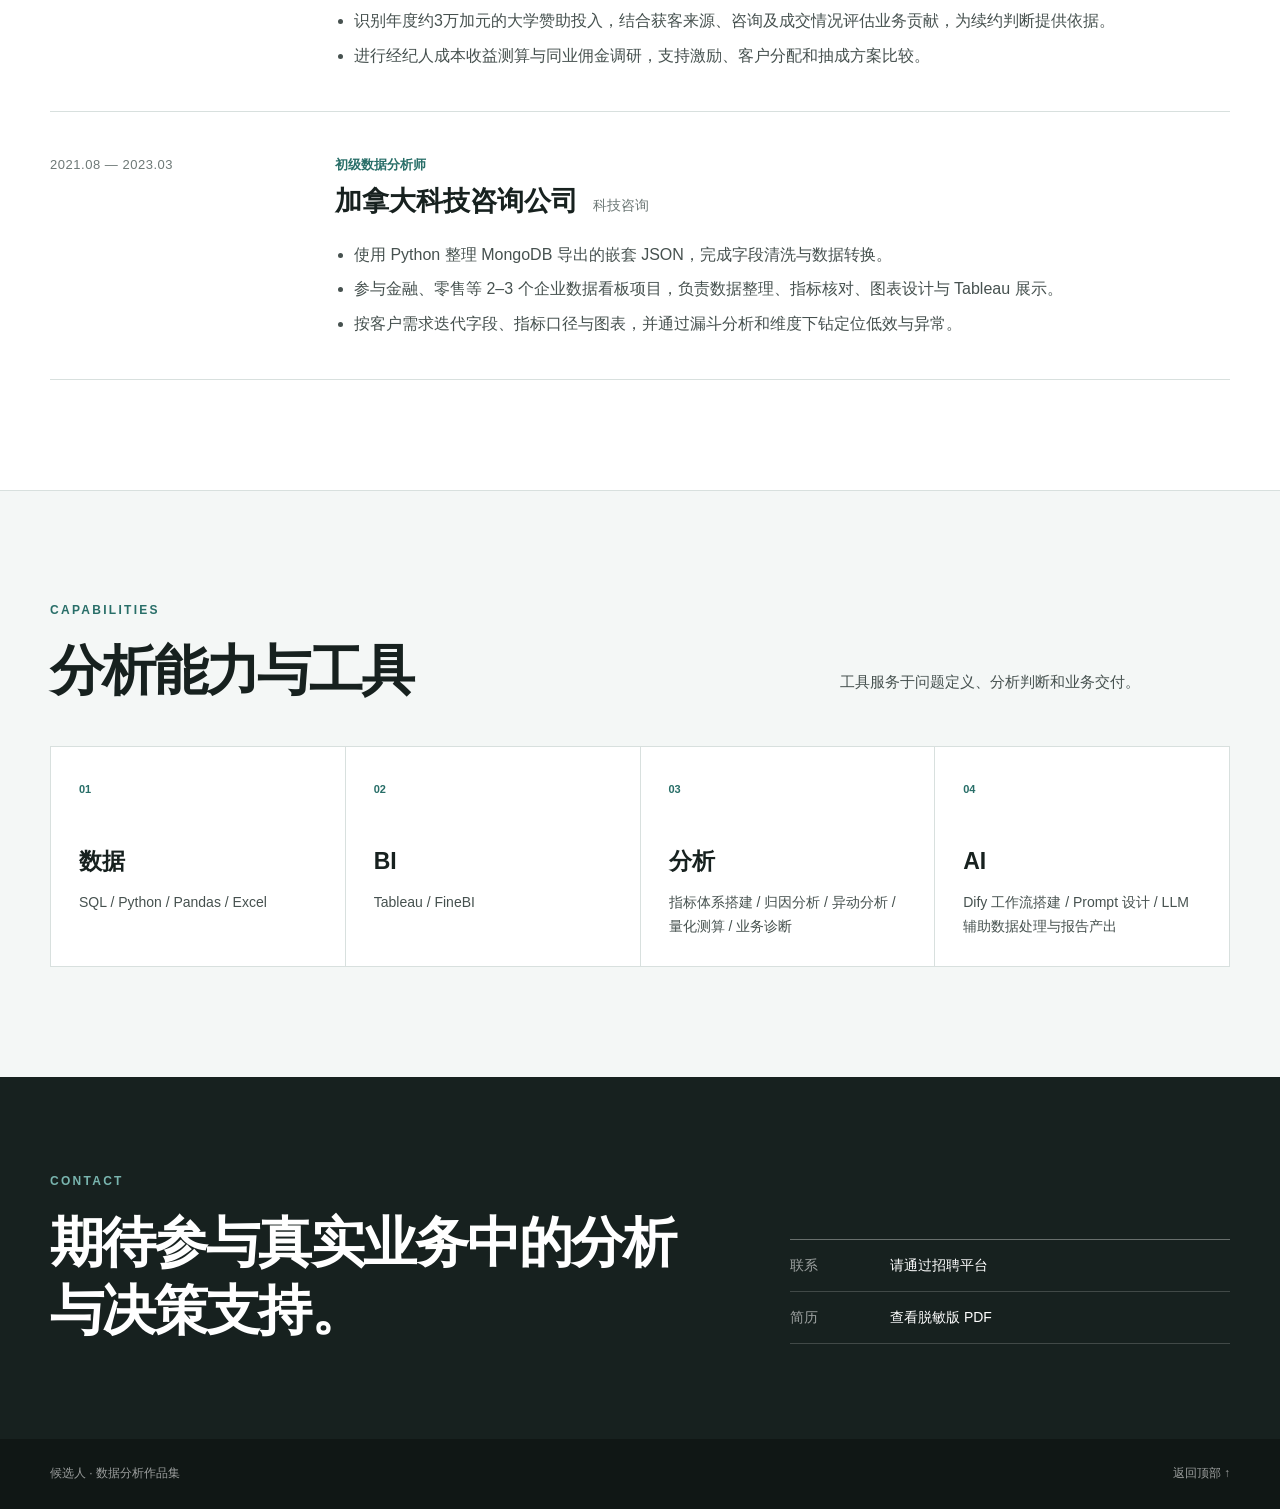
==== commit 2e12bcfc: "Anonymize employer names in review portfolio" ====
--- a/review/index.html
+++ b/review/index.html
@@ -54,7 +54,7 @@
             </div>
             <div>
               <dt>经历</dt>
-              <dd>Real Land<br>Fintelics</dd>
+              <dd>北美房地产经纪公司<br>加拿大科技咨询公司</dd>
             </div>
             <div>
               <dt>工具</dt>
@@ -205,7 +205,7 @@
             <div class="timeline-when">2023.03 — 2026.08</div>
             <div class="timeline-body">
               <p class="timeline-role">数据分析师</p>
-              <h3>Real Land <span>房地产</span></h3>
+              <h3>北美房地产经纪公司 <span>房地产</span></h3>
               <ul>
                 <li>整合约100名经纪人的交易、流水及内部台账，持续维护经营数据并展示成交来源、经营指标及月度趋势。</li>
                 <li>识别年度约3万加元的大学赞助投入，结合获客来源、咨询及成交情况评估业务贡献，为续约判断提供依据。</li>
@@ -217,7 +217,7 @@
             <div class="timeline-when">2021.08 — 2023.03</div>
             <div class="timeline-body">
               <p class="timeline-role">初级数据分析师</p>
-              <h3>Fintelics <span>科技咨询</span></h3>
+              <h3>加拿大科技咨询公司 <span>科技咨询</span></h3>
               <ul>
                 <li>使用 Python 整理 MongoDB 导出的嵌套 JSON，完成字段清洗与数据转换。</li>
                 <li>参与金融、零售等 2–3 个企业数据看板项目，负责数据整理、指标核对、图表设计与 Tableau 展示。</li>
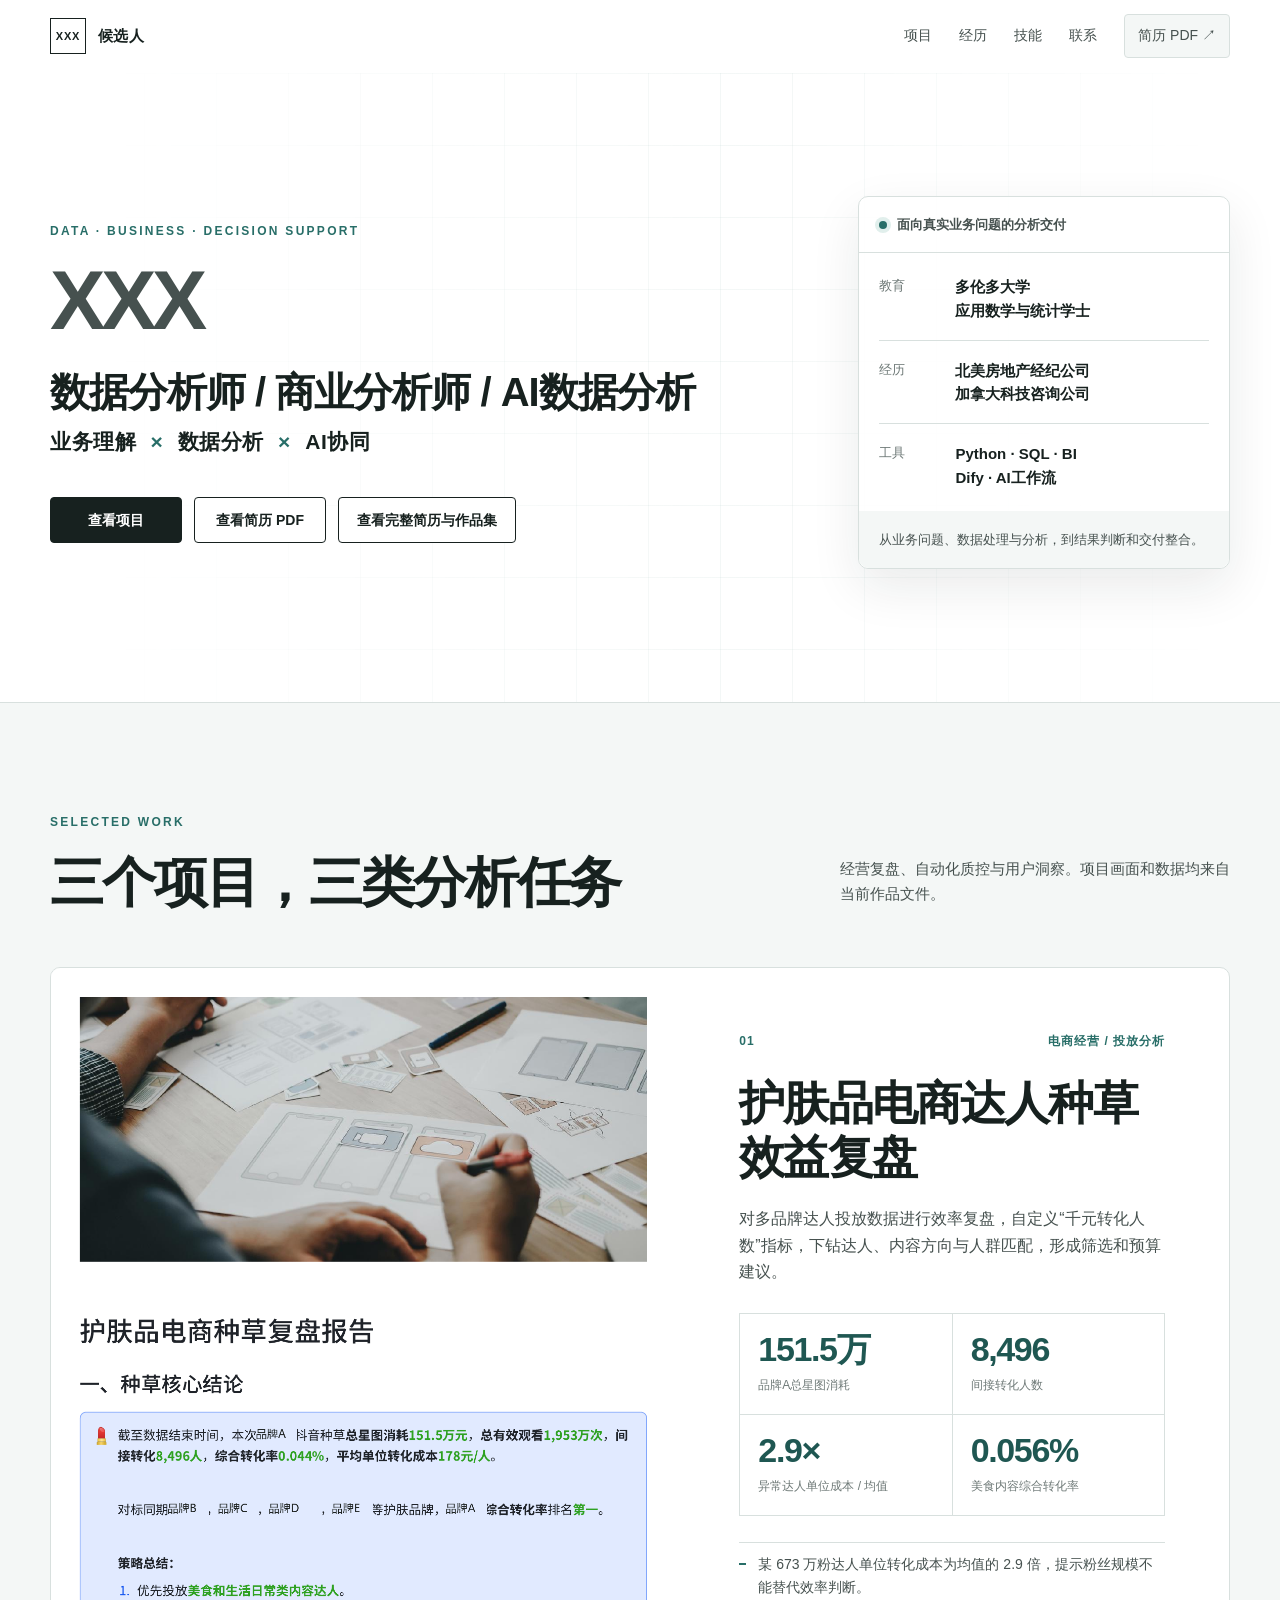
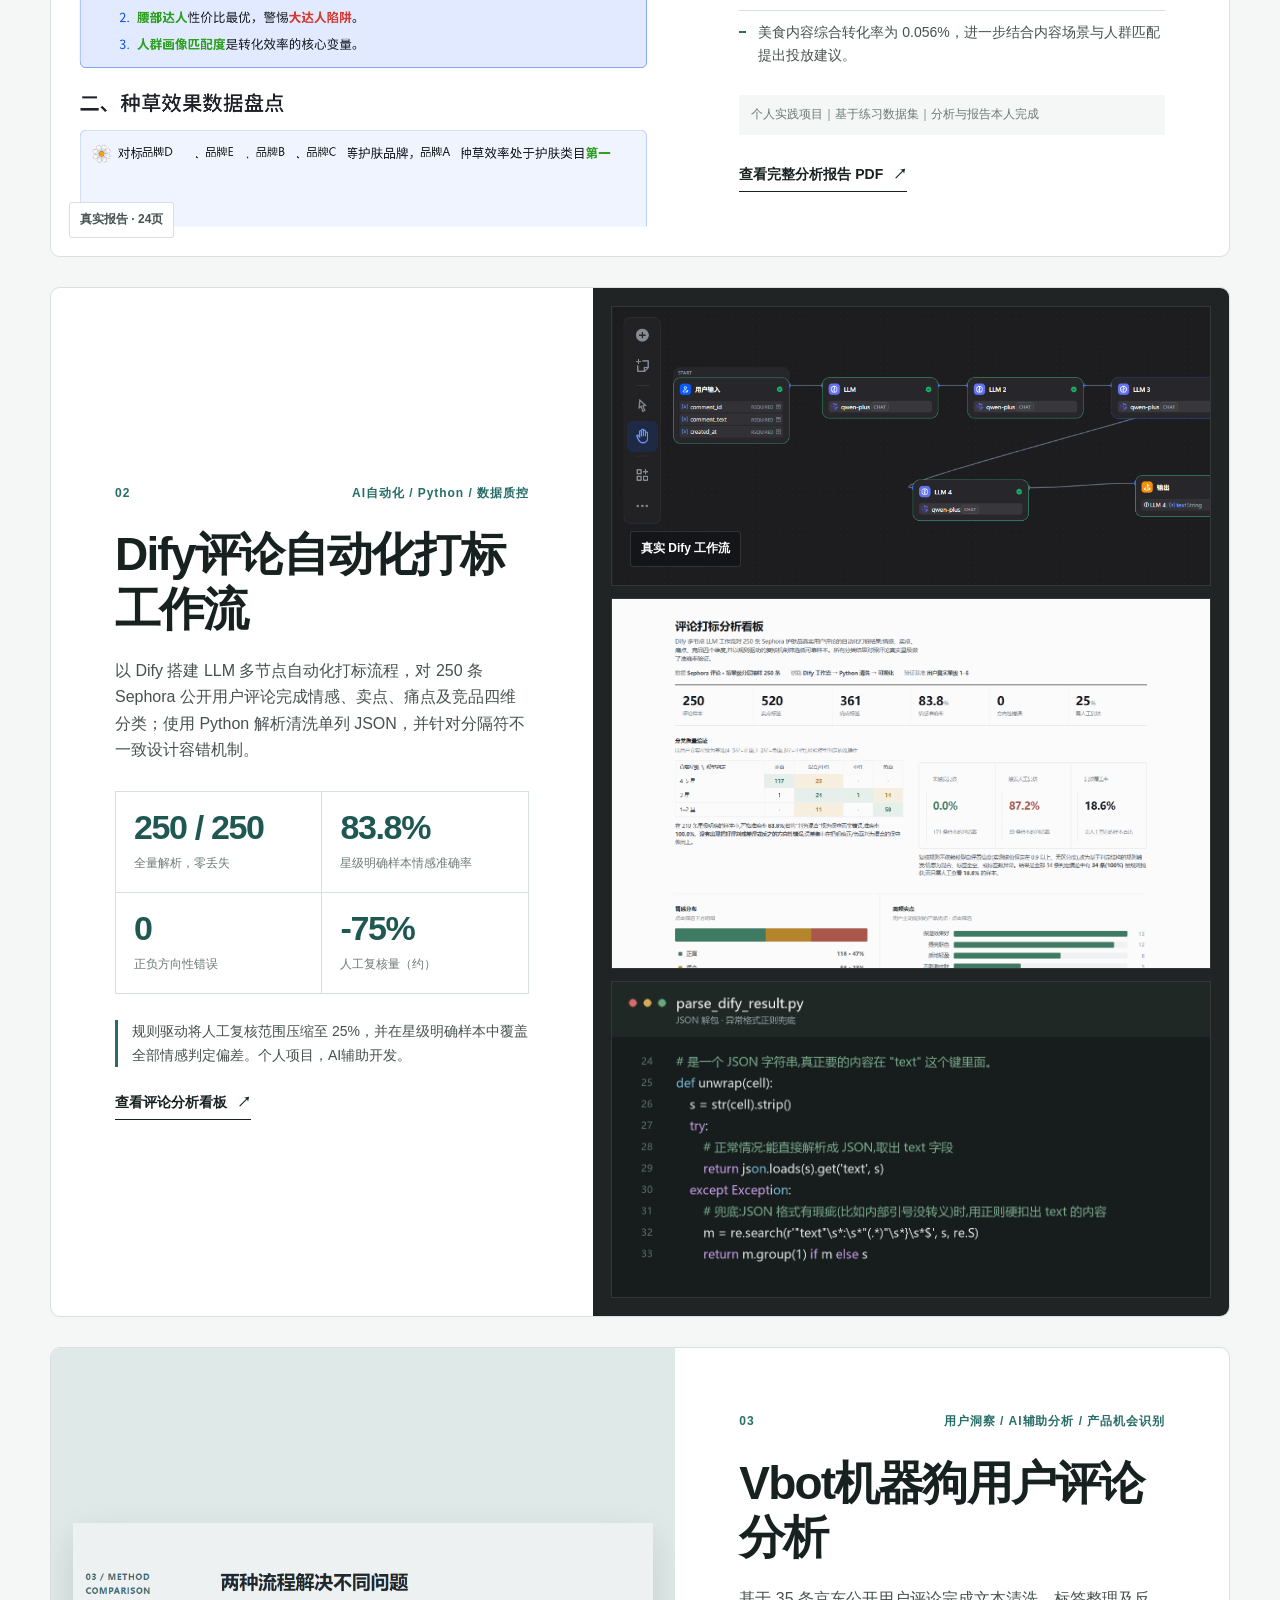
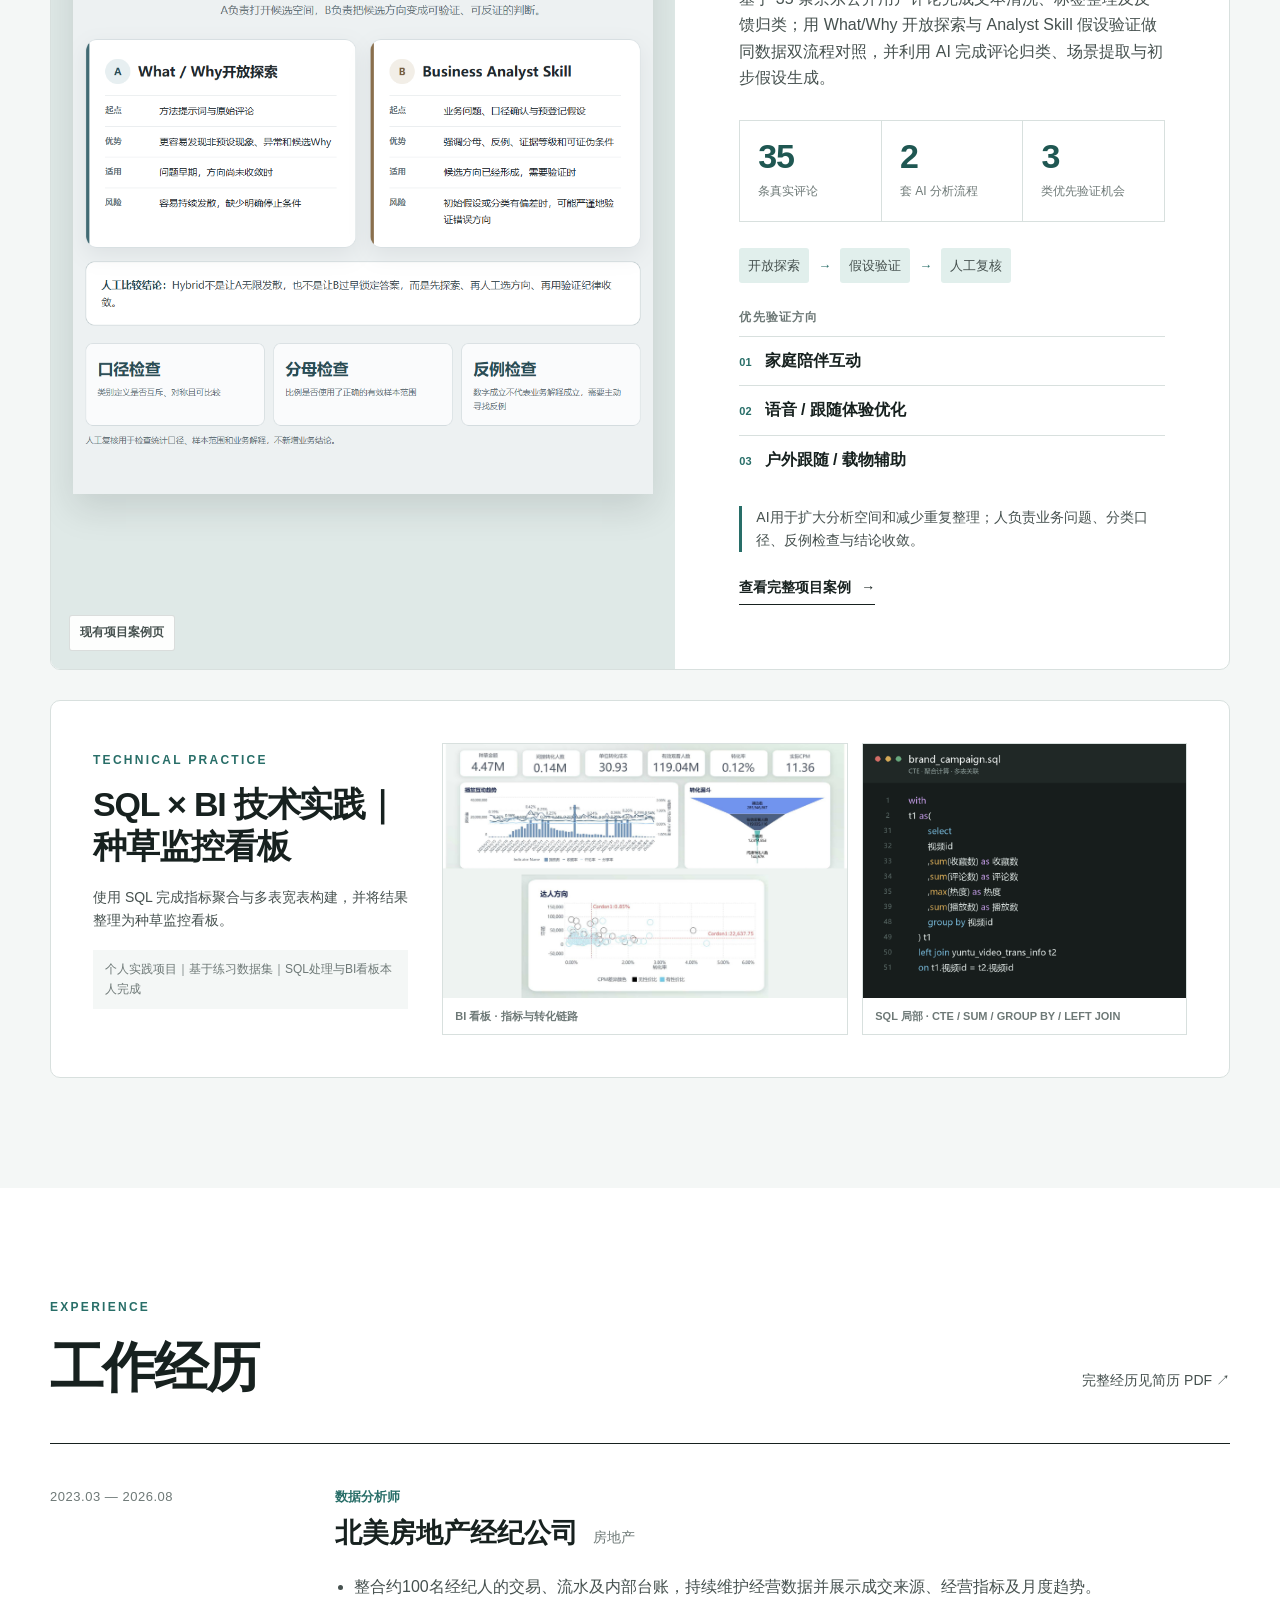
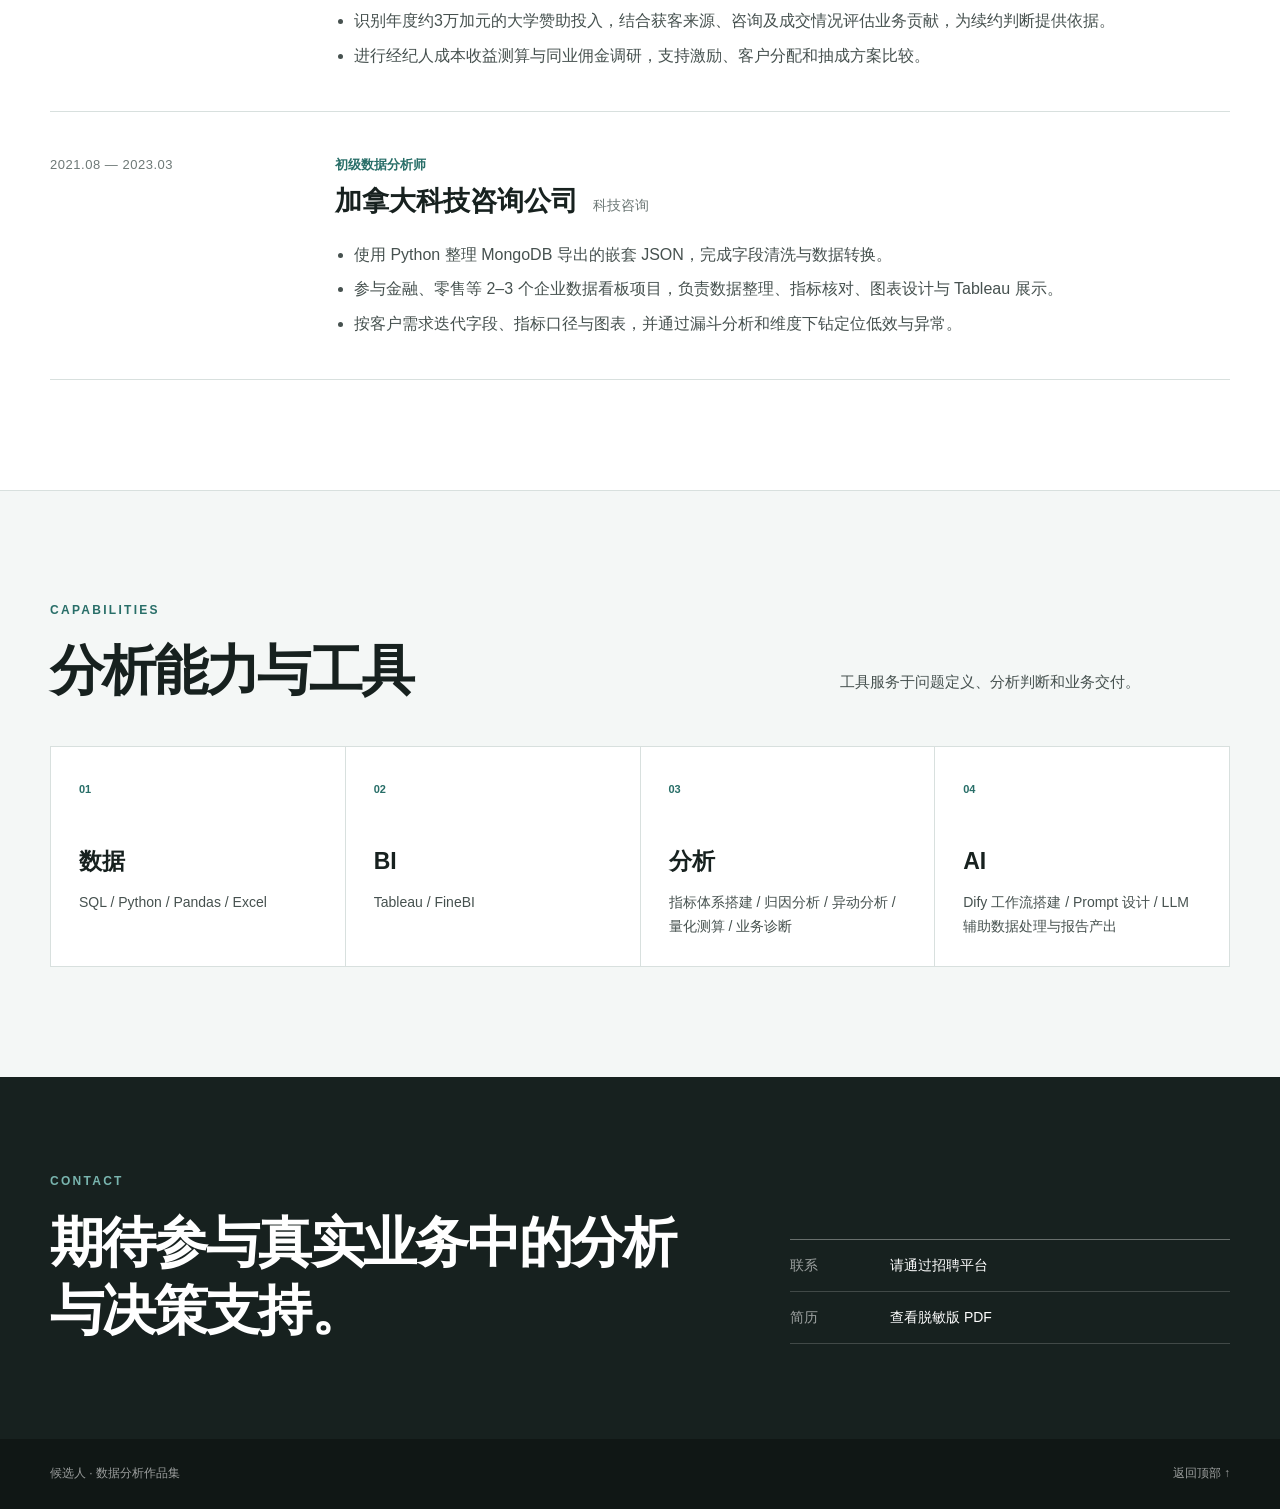
==== commit f2b45362: "Add anonymized review resume portfolio PDF" ====
--- a/review/index.html
+++ b/review/index.html
@@ -39,6 +39,7 @@
           <div class="hero-actions">
             <a class="button button-primary" href="#projects">查看项目</a>
             <a class="button button-secondary" href="resume_for_review_anonymized.pdf" target="_blank" rel="noopener">查看简历 PDF</a>
+            <a class="button button-secondary" href="resume_portfolio_for_review_anonymized.pdf" target="_blank" rel="noopener">查看完整简历与作品集</a>
           </div>
         </div>
 
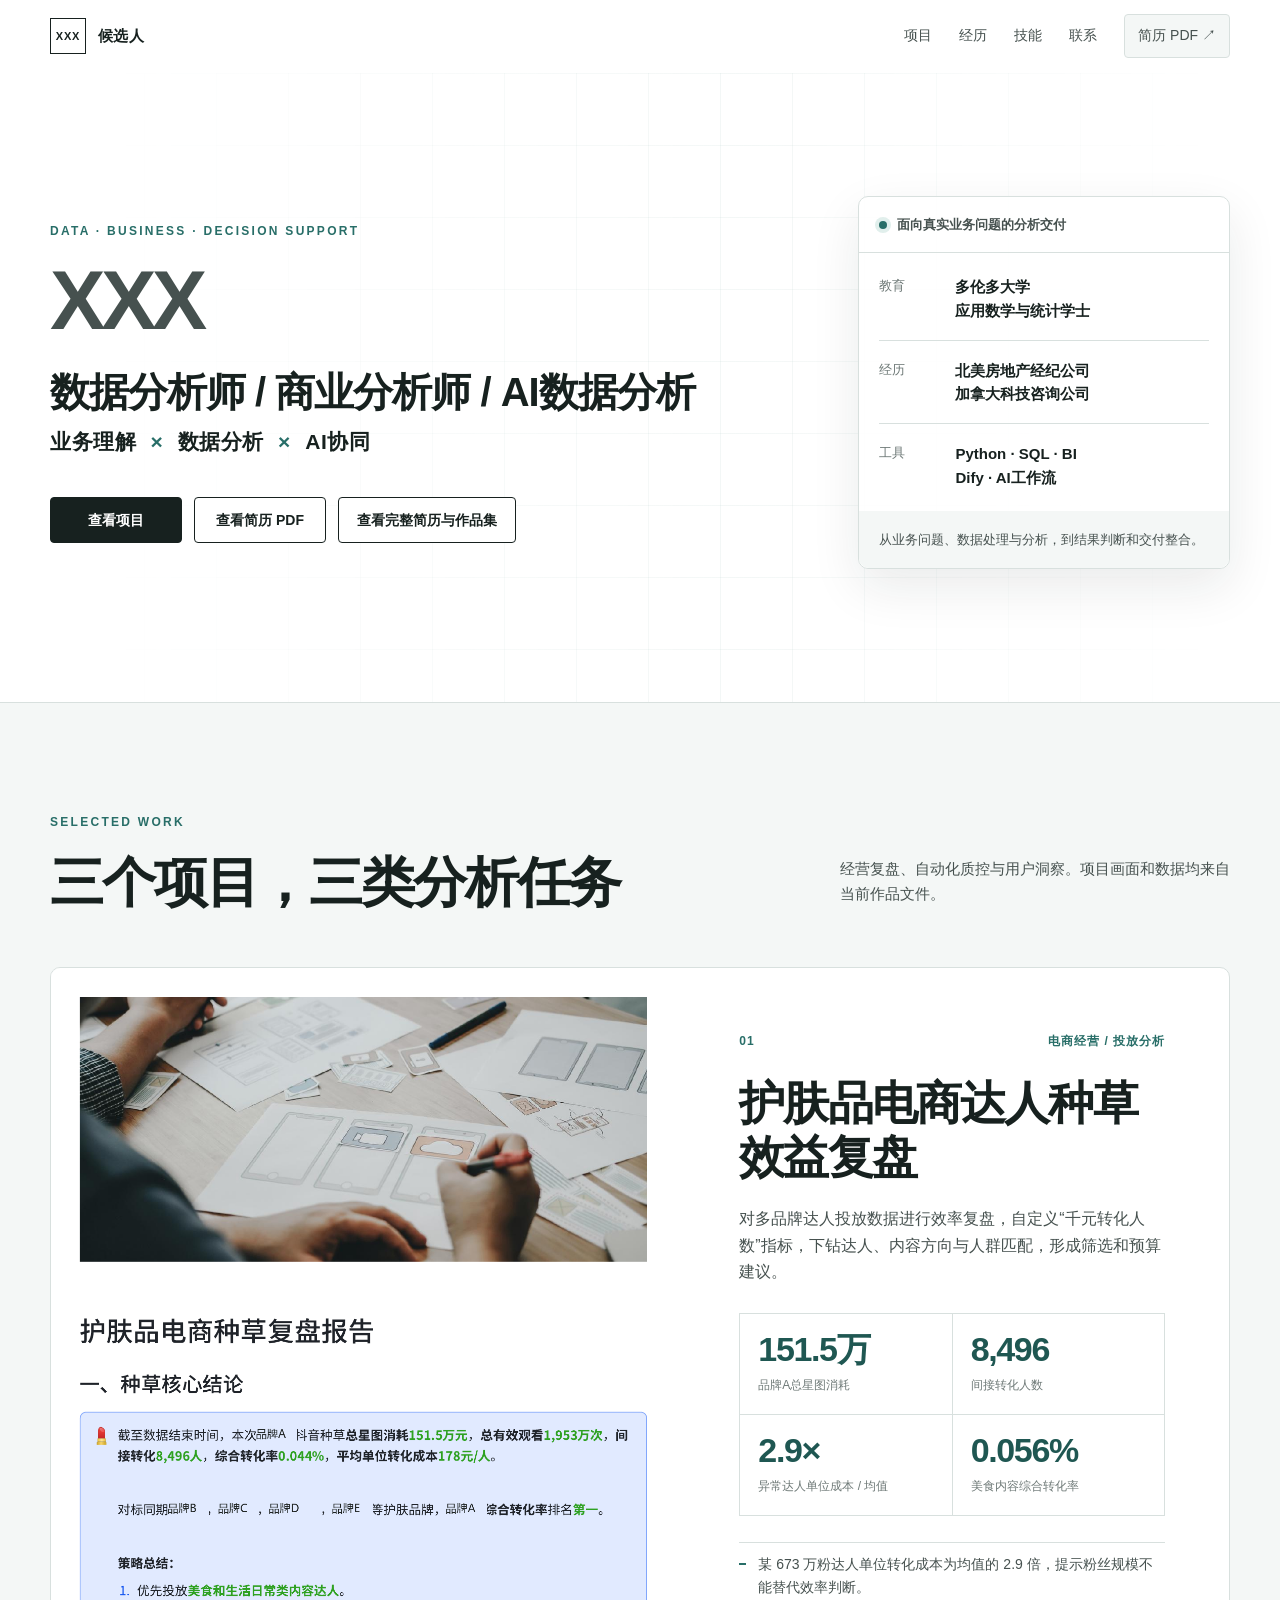
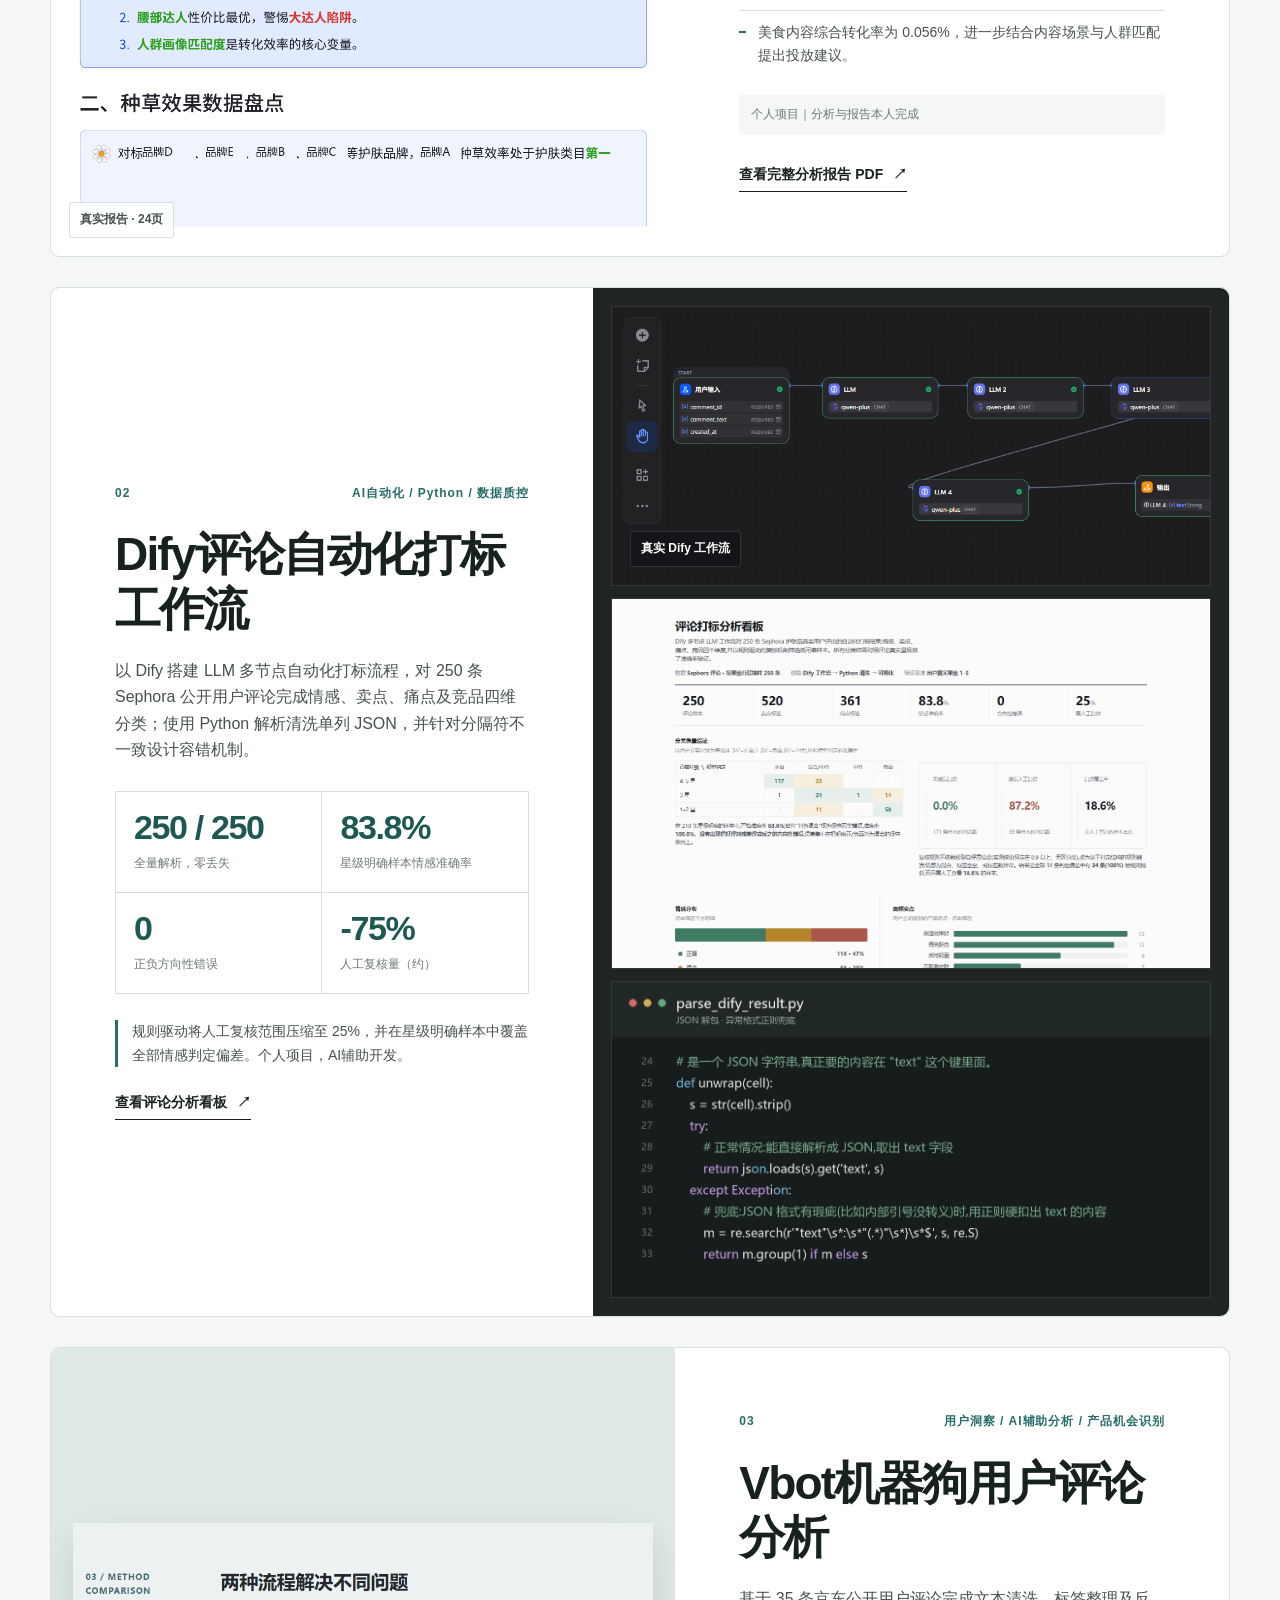
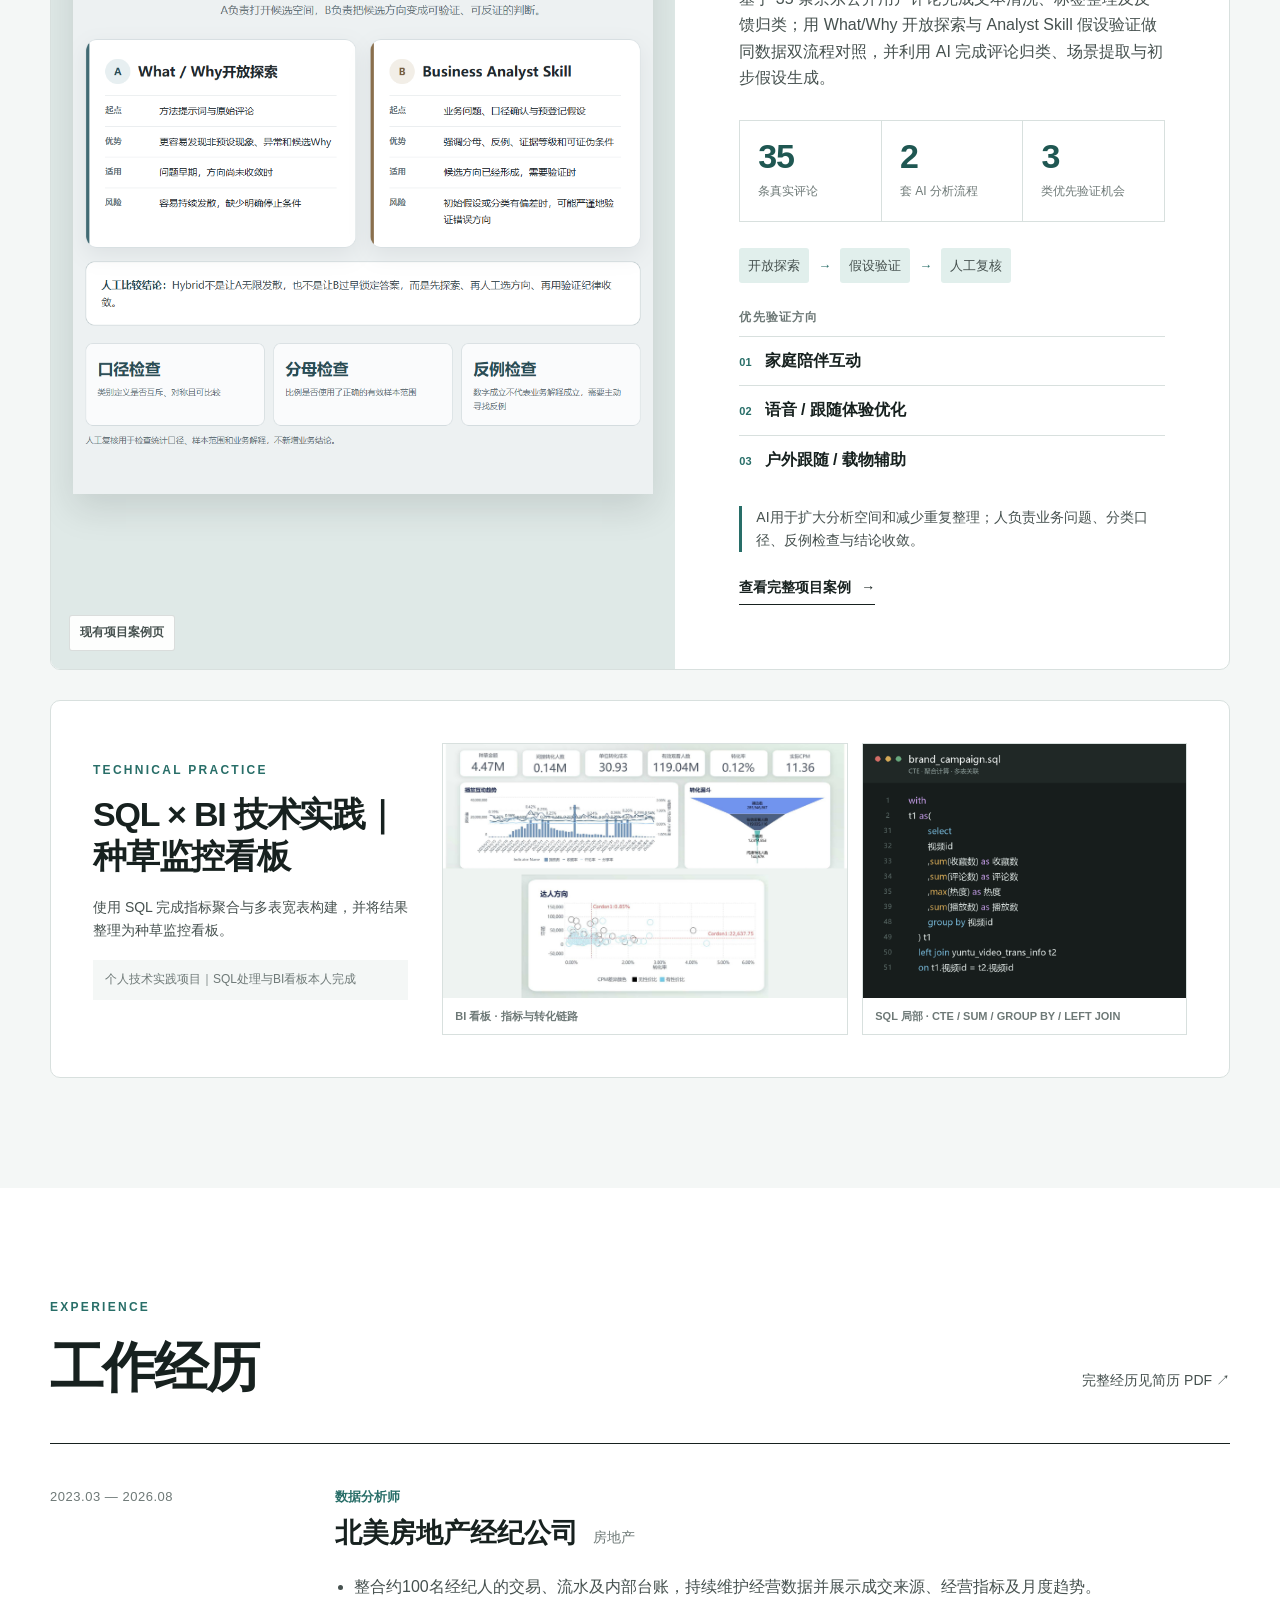
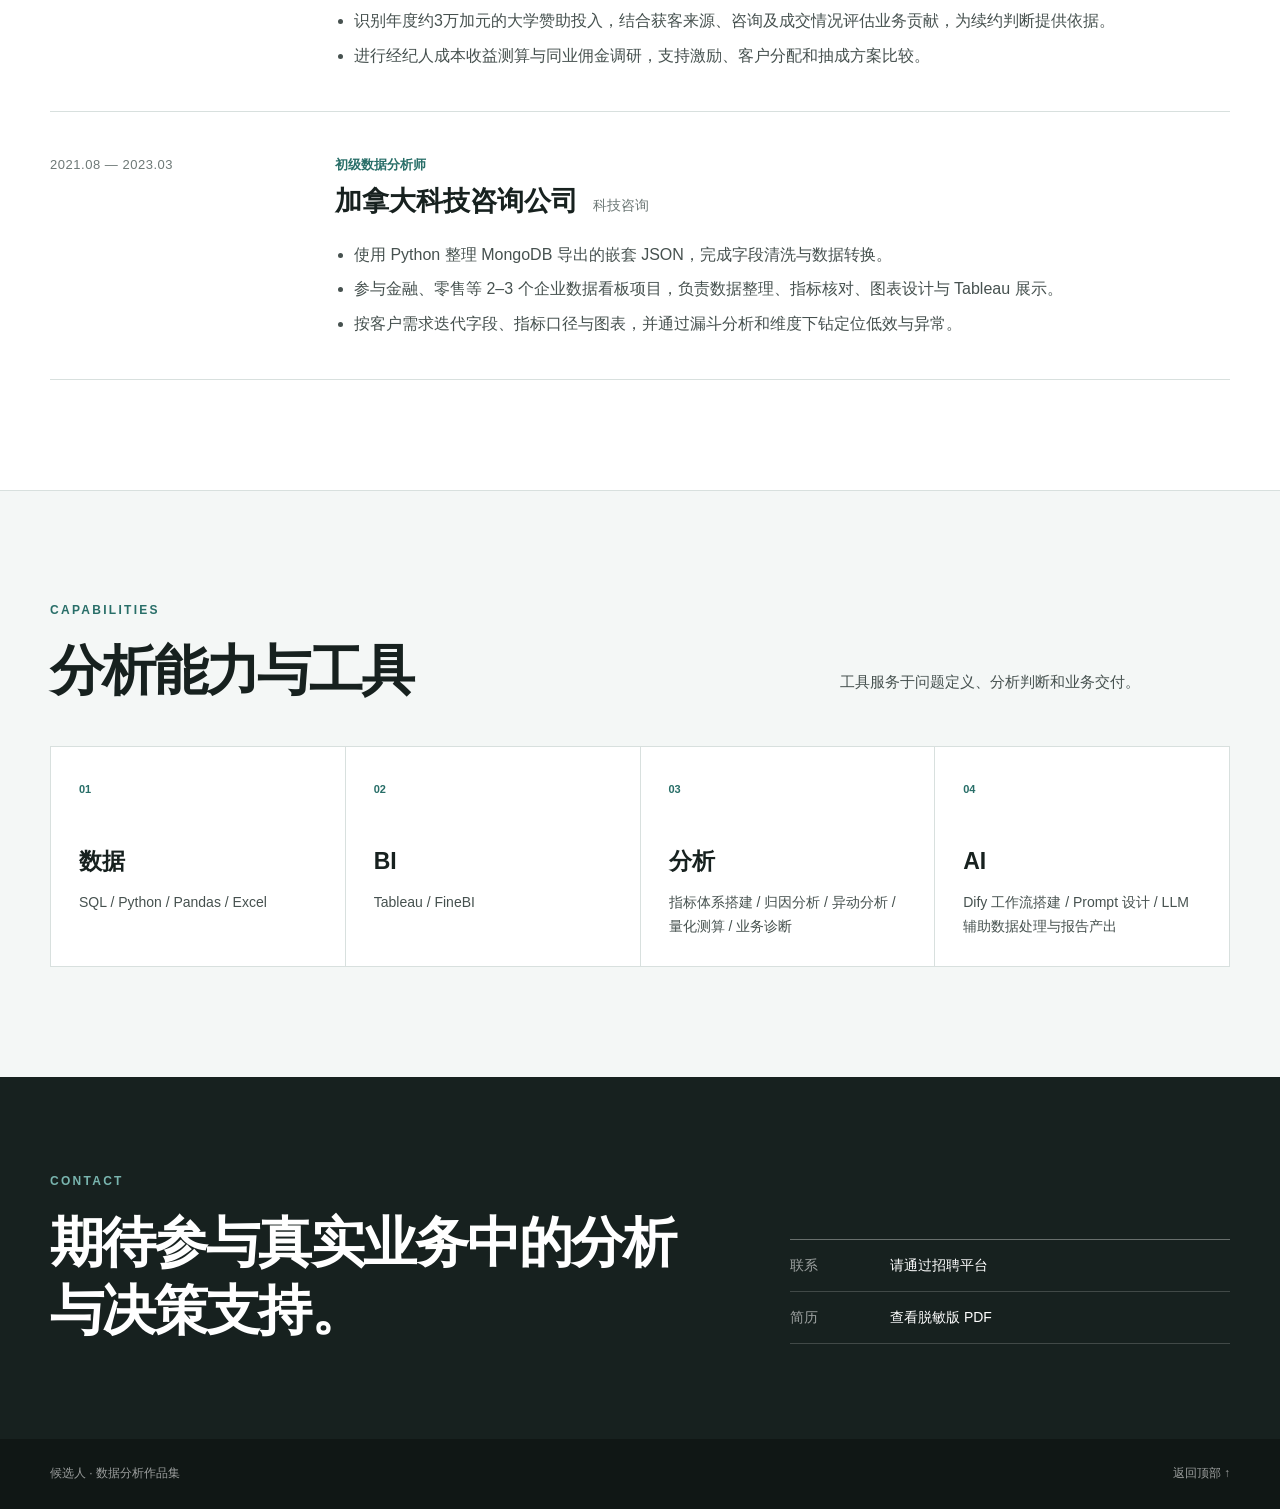
==== commit e5b9fea2: "Sync skincare and SQL BI project display labels" ====
--- a/review/index.html
+++ b/review/index.html
@@ -99,7 +99,7 @@
               <li>某 673 万粉达人单位转化成本为均值的 2.9 倍，提示粉丝规模不能替代效率判断。</li>
               <li>美食内容综合转化率为 0.056%，进一步结合内容场景与人群匹配提出投放建议。</li>
             </ul>
-            <p class="project-disclaimer">个人实践项目｜基于练习数据集｜分析与报告本人完成</p>
+            <p class="project-disclaimer">个人项目｜分析与报告本人完成</p>
             <a class="text-link" href="../assets/skincare/skincare_campaign_review_public.pdf" target="_blank" rel="noopener">查看完整分析报告 PDF <span>↗</span></a>
           </div>
         </article>
@@ -175,7 +175,7 @@
             <p class="section-kicker">TECHNICAL PRACTICE</p>
             <h3 id="camel-title">SQL × BI 技术实践｜种草监控看板</h3>
             <p>使用 SQL 完成指标聚合与多表宽表构建，并将结果整理为种草监控看板。</p>
-            <p class="project-disclaimer">个人实践项目｜基于练习数据集｜SQL处理与BI看板本人完成</p>
+            <p class="project-disclaimer">个人技术实践项目｜SQL处理与BI看板本人完成</p>
           </div>
           <div class="technical-gallery">
             <figure>
--- a/style.css
+++ b/style.css
@@ -140,6 +140,7 @@
 .compact-heading { margin-bottom: 45px; }
 .quiet-link { margin-bottom: 6px; color: var(--ink-2); font-size: 14px; text-align: right; }
 .experience { border-bottom: 1px solid var(--line); }
+.experience-heading { grid-template-columns: 1fr; }
 .timeline { border-top: 1px solid var(--ink); }
 .timeline-item { display: grid; grid-template-columns: 220px 1fr; gap: 65px; padding: 42px 0; border-bottom: 1px solid var(--line); }
 .timeline-when { color: var(--ink-3); font-size: 13px; letter-spacing: .04em; }
